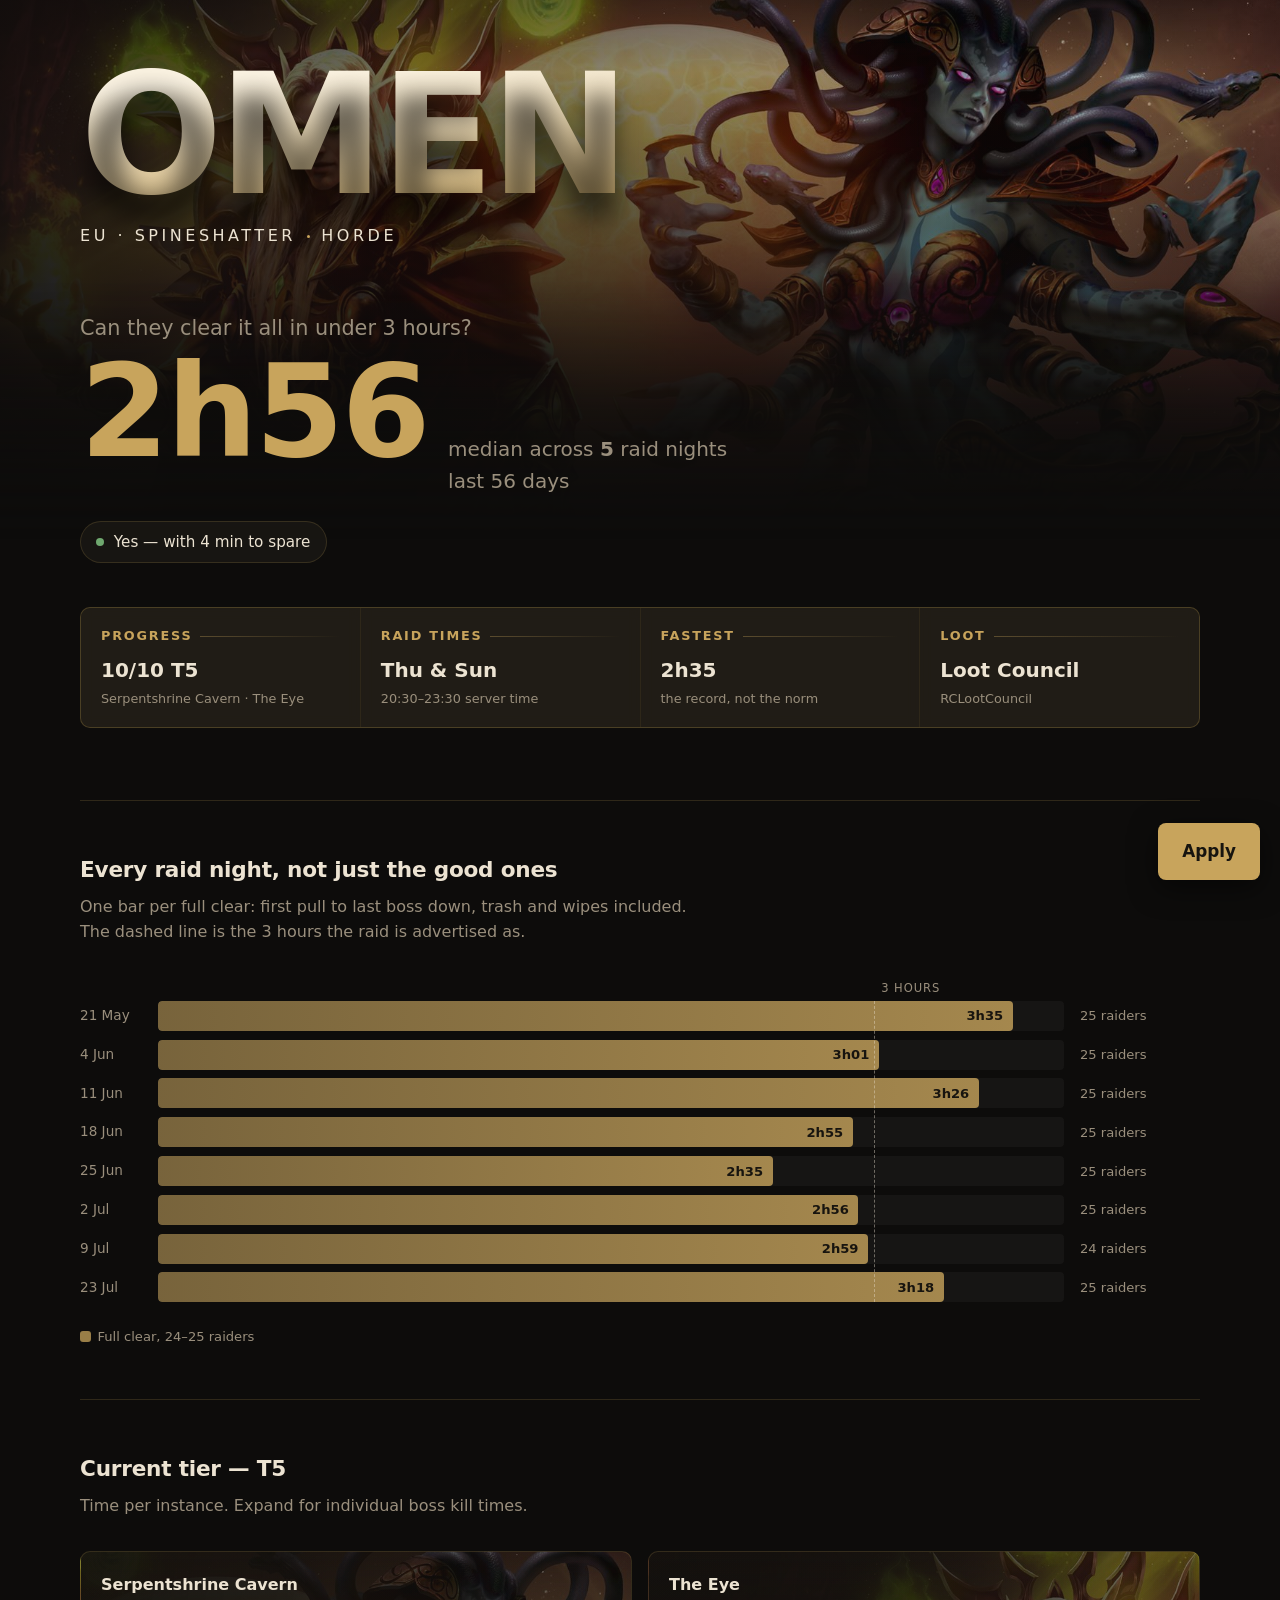
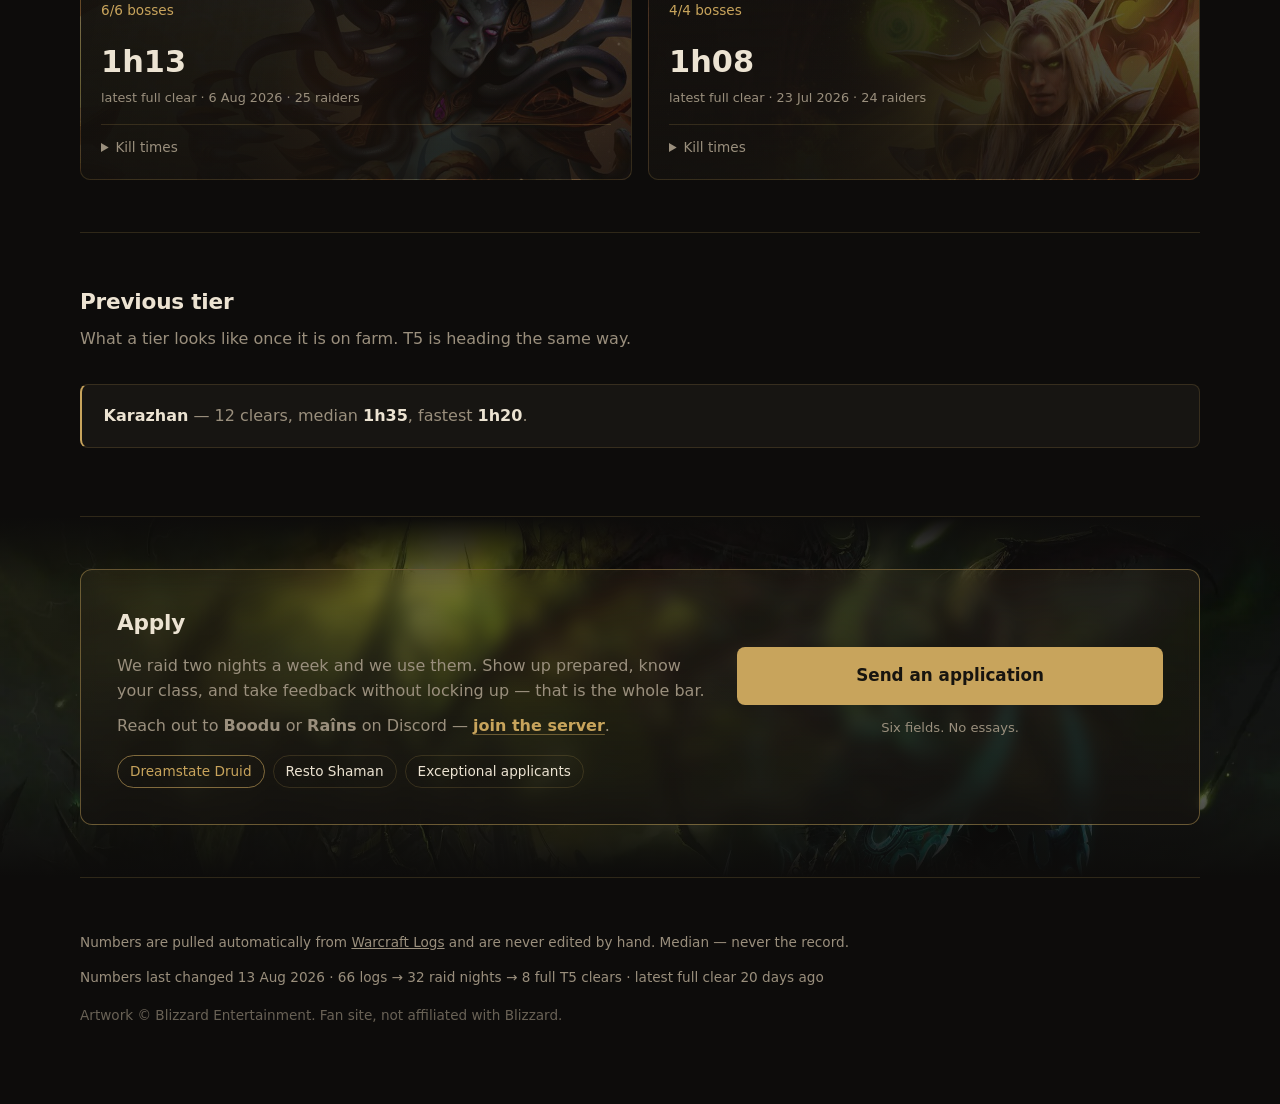
==== site/index.html @ 6aceec37 "Tier-kort: hvert kort viser sin egen boss fra hero-kunsten Kael'thas bag The Eye, Vashj bag Serpents" ====
<!doctype html>
<html lang="en">
<head>
<meta charset="utf-8">
<meta name="viewport" content="width=device-width, initial-scale=1">
<title>Omen · Spineshatter</title>

<!-- OG-TAGS: kraever ABSOLUTTE url'er. Naar domaenet lander, rettes de her —
     og kun her. Beskrivelsen opdateres af scripts/fetch_data.py, ikke af
     browseren, fordi Discord laeser den statiske vaerdi. -->
<meta property="og:type" content="website">
<meta property="og:site_name" content="Omen">
<meta property="og:title" content="Omen · Spineshatter — 10/10 T5, median clear 2h56">
<meta property="og:description" content="Thursdays 20:30-23:30 server time. Wall-clock clear time from first pull to last boss, trash and wipes included. Median across 5 raid nights — never the record.">
<meta property="og:url" content="https://omenguild.pages.dev/">
<meta property="og:image" content="https://omenguild.pages.dev/art/t5-kaelthas-vashj.jpg">
<meta name="theme-color" content="#0d0c0b">

<link rel="stylesheet" href="style.css">
<style>
/* ---------- MASTHEAD + HERO ---------- */
/* Kunsten hoerer til hero'en, ikke til hele siden: den staar bag navnet,
   toner ud inden tallene, og lader data overtage laengere nede. */
header { position: relative; padding: clamp(2.5rem, 7vh, 4.5rem) 0 3.5rem; }

/* Full-bleed: kunsten skal gaa fra kant til kant, ikke sidde i en kasse midt
   paa siden. .shell begraenser indholdet — derfor bryder billedet ud af den
   med 100vw. calc'en bruger 100vw og ikke 100%, saa en synlig scrollbar ikke
   giver vandret overflow. */
.hero-art {
  position: absolute;
  top: -6rem;
  left: 50%;
  width: 100vw;
  max-width: 100vw;
  transform: translateX(-50%);
  height: clamp(30rem, 72vh, 46rem);
  z-index: -1;
  background: url("art/t5-kaelthas-vashj.jpg") center 28% / cover no-repeat;
  /* Masken lader kunsten doe ud nedad i stedet for at ende i en kant. */
  mask-image: linear-gradient(180deg, #000 0%, #000 58%, transparent 98%);
}
/* Sloeret. Venstre side daempes nok til at navnet kan laeses — men ikke saa
   meget at Kael'thas forsvinder. Han er halvdelen af pointen med billedet. */
.hero-art::after {
  content: "";
  position: absolute;
  inset: 0;
  background:
    linear-gradient(90deg, rgba(13,12,11,0.82) 0%, rgba(13,12,11,0.45) 38%, rgba(13,12,11,0.12) 100%),
    linear-gradient(180deg, rgba(13,12,11,0.62) 0%, rgba(13,12,11,0.12) 26%, rgba(13,12,11,0.86) 78%, var(--bg) 100%);
}

.masthead {
  margin: 0;
  font-size: clamp(4rem, 15vw, 10.5rem);
  line-height: 0.86;
  font-weight: 800;
  letter-spacing: -0.03em;
  text-transform: uppercase;
  background: linear-gradient(175deg, #fbf3e2 12%, var(--gold) 88%);
  -webkit-background-clip: text;
  background-clip: text;
  color: transparent;
  text-shadow: 0 0.15em 1.5rem rgba(0,0,0,0.55);
}
/* Fallback: kan browseren ikke klippe gradient til tekst, faar den guld. */
@supports not (background-clip: text) { .masthead { color: var(--gold); } }

.tagline {
  display: flex;
  flex-wrap: wrap;
  align-items: center;
  gap: 0.7rem;
  margin: 1rem 0 0;
  color: var(--text);
  font-size: clamp(0.85rem, 1.7vw, 1rem);
  letter-spacing: 0.22em;
  text-transform: uppercase;
}
.dot { width: 3px; height: 3px; border-radius: 50%; background: var(--gold); }

.question {
  margin: clamp(3rem, 7vh, 4.5rem) 0 0.35rem;
  font-size: clamp(1.05rem, 2.2vw, 1.3rem);
  color: var(--muted);
  font-weight: 400;
}

.headline { display: flex; align-items: baseline; flex-wrap: wrap; gap: 0 1.25rem; }
.headline .figure {
  font-size: clamp(4rem, 13vw, 8rem);
  line-height: 0.95;
  font-weight: 700;
  color: var(--gold);
  letter-spacing: -0.02em;
  font-variant-numeric: tabular-nums;
}
.headline .qualifier { font-size: clamp(1rem, 2.4vw, 1.25rem); color: var(--muted); }

.verdict {
  margin-top: 1.5rem;
  display: inline-flex;
  align-items: center;
  gap: 0.6rem;
  padding: 0.5rem 0.95rem;
  border: 1px solid var(--line);
  border-radius: 999px;
  background: var(--panel);
  font-size: 0.95rem;
}
.verdict .pip { width: 8px; height: 8px; border-radius: 50%; background: var(--good); }
.verdict.over .pip { background: var(--warn); }

.facts {
  margin-top: 2.75rem;
  display: grid;
  grid-template-columns: repeat(auto-fit, minmax(160px, 1fr));
  gap: 1px;
  background: var(--line);
  border: 1px solid var(--line);
  border-radius: 10px;
  overflow: hidden;
}
.fact { background: var(--panel); padding: 1.1rem 1.25rem; backdrop-filter: blur(6px); }
/* Etiketten skal kunne ses, uden at slaas med tallet under den. Derfor en
   ANDEN slags vaegt end vaerdien: guld, fed og spaerret i stedet for stor.
   Farven adskiller den ogsaa fra den hvide broedtekst, saa oejet laeser
   "etiket -> vaerdi" frem for to ligestillede linjer. */
.fact dt {
  display: flex;
  align-items: center;
  gap: 0.5rem;
  color: var(--gold);
  font-size: 0.8rem;
  font-weight: 700;
  letter-spacing: 0.14em;
  text-transform: uppercase;
}
/* Lille streg efter teksten. Den giver etiketten en kant at hvile paa og
   binder de fire felter sammen som ét system. */
.fact dt::after {
  content: "";
  flex: 1;
  height: 1px;
  background: linear-gradient(90deg, rgba(200,164,92,0.35), transparent);
}
.fact dd { margin: 0.5rem 0 0; font-size: 1.25rem; font-weight: 600; font-variant-numeric: tabular-nums; }
.fact dd small { display: block; font-size: 0.8rem; font-weight: 400; color: var(--muted); margin-top: 0.15rem; }

/* ---------- CONSISTENCY BARS ---------- */
.bars {
  display: grid;
  gap: 0.55rem;
  position: relative;
  /* Kolonnebredderne bor her, saa stregen og raekkerne regner paa de samme
     tal. Aendrer du den ene, foelger den anden med. */
  --col-date: 3.9rem;
  --col-meta: 7.5rem;
}
/* Tre faste kolonner, ikke flex. Ellers bestemmer laengden af etiketten til
   hoejre, hvor bredt sporet bliver, og saa maaler barerne ikke det samme. */
.bar-row {
  display: grid;
  grid-template-columns: var(--col-date) 1fr var(--col-meta);
  align-items: center;
  gap: 1rem;
}
.bar-date { color: var(--muted); font-size: 0.85rem; font-variant-numeric: tabular-nums; }
.bar-track { position: relative; height: 30px; background: rgba(255,255,255,0.035); border-radius: 4px; overflow: hidden; }
.bar-fill {
  position: absolute; inset: 0 auto 0 0;
  border-radius: 4px;
  background: linear-gradient(90deg, rgba(200,164,92,0.55), rgba(200,164,92,0.8));
}
/* Tallet ligger i sit eget lag, ikke inde i baren. Ellers skubber teksten
   smalle barer ud i bredden. */
.bar-value {
  position: absolute; top: 0; bottom: 0;
  display: flex; align-items: center;
  font-size: 0.82rem; font-weight: 600;
  font-variant-numeric: tabular-nums;
  white-space: nowrap;
  color: #17140f;
}
.bar-value.outside { color: var(--muted); font-weight: 500; }
/* Farverne har et rangfoelge-problem: en aften kan baade vaere lille og
   ufuldstaendig. "Ufuldstaendig" vinder altid, fordi den er grunden til, at
   tiden ikke maa laeses som en clear-tid. Derfor staar .partial SIDST. */
.bar-row.small .bar-fill { background: linear-gradient(90deg, rgba(140,150,175,0.4), rgba(140,150,175,0.62)); }
.bar-row .bar-fill.partial { background: linear-gradient(90deg, rgba(192,122,74,0.42), rgba(192,122,74,0.68)); }
.bar-meta { font-size: 0.82rem; color: var(--muted); white-space: nowrap; overflow: hidden; text-overflow: ellipsis; }

.limit { position: absolute; top: 0; bottom: 0; width: 0; border-left: 1px dashed rgba(236,227,210,0.42); }
.limit span {
  position: absolute; top: -1.35rem; left: 0.4rem;
  font-size: 0.72rem; color: var(--muted); letter-spacing: 0.08em; text-transform: uppercase;
  white-space: nowrap;
}
.bars-wrap { position: relative; padding-top: 1.5rem; }
.legend { display: flex; flex-wrap: wrap; gap: 1.25rem; margin-top: 1.5rem; font-size: 0.82rem; color: var(--muted); }
.legend i { display: inline-block; width: 11px; height: 11px; border-radius: 3px; margin-right: 0.4rem; vertical-align: -1px; }

/* ---------- TIER CARDS ---------- */
/* align-items: start — uden den straekker grid'et alle kort i raekken til
   samme hoejde. Klapper man ét kort ud, vokser nabokortet med og staar
   tomt, som om det ogsaa var aabent. */
.cards {
  display: grid;
  grid-template-columns: repeat(auto-fit, minmax(230px, 1fr));
  gap: 1rem;
  align-items: start;
}
/* Hvert kort viser SIT udsnit af den samme hero-kunst: Kael'thas til The Eye,
   Vashj til Serpentshrine. Ét billede, to udsnit — browseren henter det kun
   én gang, og det er allerede i cachen fra hero'en.
   --art-x saettes pr. kort i JS og styrer hvilken figur der rammes. */
.card {
  border: 1px solid var(--line);
  border-radius: 10px;
  padding: 1.25rem;
  background:
    /* To slor over billedet. Det lodrette moerkner nedad, hvor kill-tiderne
       staar naar kortet er klappet ud — ellers ligger tallene oven paa
       figurens lyseste partier og bliver ulaeselige. */
    linear-gradient(180deg,
      rgba(18,16,13,0) 0%,
      rgba(18,16,13,0.35) 45%,
      rgba(18,16,13,0.72) 100%),
    /* Det vandrette holder venstre side moerk, hvor tid og dato staar,
       og aabner mod hoejre hvor figuren er. */
    linear-gradient(100deg,
      rgba(18,16,13,0.97) 0%,
      rgba(18,16,13,0.92) 36%,
      rgba(18,16,13,0.66) 72%,
      rgba(18,16,13,0.5) 100%),
    /* 260% og ikke cover: med cover skaleres billedet til kortets hoejde, og
       saa er der kun ~100px at panorere i — begge kort ville vise det samme.
       Ved 260% er billedet 2,6 gange kortets bredde, og der er plads til at
       ramme hver sin figur. */
    url("art/t5-kaelthas-vashj.jpg") var(--art-x, 50%) 24% / 260% auto no-repeat,
    var(--panel);
}
.card h3 { margin: 0 0 0.15rem; font-size: 1rem; }
.card .prog { color: var(--gold); font-size: 0.85rem; font-variant-numeric: tabular-nums; }
.card .time { margin-top: 1rem; font-size: 1.9rem; font-weight: 700; font-variant-numeric: tabular-nums; }
.card .time small { font-size: 0.8rem; font-weight: 400; color: var(--muted); display: block; margin-top: 0.1rem; }
.card details { margin-top: 1rem; border-top: 1px solid var(--line); padding-top: 0.75rem; }
.card summary { cursor: pointer; color: var(--muted); font-size: 0.85rem; }
.card details ul { list-style: none; margin: 0.75rem 0 0; padding: 0; display: grid; gap: 0.35rem; }
/* Lidt lysere end --muted: listen ligger oven paa kunsten og skal stadig
   kunne laeses. Tiden faar fuld styrke — den er grunden til at man klappede ud. */
.card details li { display: flex; justify-content: space-between; gap: 1rem; font-size: 0.85rem; color: #bdb2a0; font-variant-numeric: tabular-nums; }
.card details li span:last-child { color: var(--text); font-weight: 600; }

/* ---------- PREVIOUS TIER ---------- */
.previous {
  background: var(--panel);
  border: 1px solid var(--line);
  border-left: 2px solid var(--gold);
  border-radius: 8px;
  padding: 1.15rem 1.35rem;
  color: var(--muted);
}
.previous b { color: var(--text); font-variant-numeric: tabular-nums; }

/* ---------- APPLY ---------- */
/* Illidan staar bag ansoegningen med vilje: han ER naeste tier. Sektionen
   handler om at komme med videre, og kunsten siger hvorhen. */
.apply-section { position: relative; }
.apply-art {
  position: absolute;
  top: 0;
  left: 50%;
  width: 100vw;
  max-width: 100vw;
  transform: translateX(-50%);
  height: 100%;
  z-index: -1;
  background: url("art/t6-illidan.webp") center 32% / cover no-repeat;
}
/* Illidan maa gerne ses — men teksten i boksen skal vinde. Boksen har sit
   eget panel med blur ovenpaa, saa sloeret her maa vaere lettere end i hero'en. */
.apply-art::after {
  content: "";
  position: absolute;
  inset: 0;
  background: linear-gradient(180deg, var(--bg) 0%, rgba(13,12,11,0.55) 22%, rgba(13,12,11,0.6) 72%, var(--bg) 100%);
}
.apply {
  border: 1px solid rgba(200,164,92,0.45);
  border-radius: 12px;
  background: linear-gradient(180deg, rgba(200,164,92,0.07), rgba(20,18,15,0.86));
  backdrop-filter: blur(8px);
  padding: clamp(1.5rem, 4vw, 2.25rem);
  display: grid;
  gap: 1.5rem;
  grid-template-columns: 1fr;
}
@media (min-width: 720px) { .apply { grid-template-columns: 1.4fr 1fr; align-items: center; } }
.apply h2 { margin-bottom: 0.75rem; }
.apply p { margin: 0 0 0.6rem; color: var(--muted); }
.apply .discord {
  color: var(--gold);
  font-weight: 600;
  text-decoration-color: rgba(200,164,92,0.45);
  text-underline-offset: 0.2em;
  white-space: nowrap;
}
.apply .discord:hover { text-decoration-color: var(--gold); }
.needs { margin-top: 1rem; display: flex; flex-wrap: wrap; gap: 0.5rem; }
.need { border: 1px solid var(--line); border-radius: 999px; padding: 0.3rem 0.75rem; font-size: 0.85rem; }
.need.hot { border-color: rgba(200,164,92,0.6); color: var(--gold); }

/* Sticky apply — foelger med ned, saa knappen ikke bliver overset.
   Skjules naar den rigtige apply-sektion er i syne (styres i JS). */
.sticky {
  position: fixed;
  right: 1.25rem;
  bottom: 1.25rem;
  z-index: 5;
  width: auto;   /* .btn er fuld bredde som standard — her kun sin egen tekst */
  box-shadow: 0 8px 28px rgba(0,0,0,0.5);
  transition: opacity 0.25s, transform 0.25s;
}
.sticky[hidden] { display: block; opacity: 0; transform: translateY(0.75rem); pointer-events: none; }
</style>
</head>
<body>

<div class="shell">

  <header>
    <div class="hero-art" role="img" aria-label="Kael'thas Sunstrider and Lady Vashj"></div>

    <h1 class="masthead">Omen</h1>
    <p class="tagline">
      <span>EU · Spineshatter</span><span class="dot"></span>
      <span>Horde</span>
    </p>

    <p class="question">Can they clear it all in under 3 hours?</p>
    <div class="headline">
      <span class="figure" id="median">—</span>
      <span class="qualifier" id="median-note">loading…</span>
    </div>

    <div class="verdict" id="verdict" hidden>
      <span class="pip"></span><span id="verdict-text"></span>
    </div>

    <dl class="facts">
      <div class="fact"><dt>Progress</dt><dd id="prog">—</dd></div>
      <div class="fact"><dt>Raid times</dt><dd>Thu &amp; Sun<small>20:30–23:30 server time</small></dd></div>
      <div class="fact"><dt>Fastest</dt><dd id="best">—<small>the record, not the norm</small></dd></div>
      <div class="fact"><dt>Loot</dt><dd>Loot Council<small>RCLootCouncil</small></dd></div>
    </dl>
  </header>

  <section>
    <h2>Every raid night, not just the good ones</h2>
    <p class="lede">
      One bar per full clear: first pull to last boss down, trash and wipes
      included. The dashed line is the 3 hours the raid is advertised as.
    </p>
    <div class="bars-wrap">
      <div class="bars" id="bars"><p class="loading">loading…</p></div>
    </div>
    <div class="legend" id="legend"></div>
  </section>

  <section>
    <h2 id="tier-title">Current tier</h2>
    <p class="lede">Time per instance. Expand for individual boss kill times.</p>
    <div class="cards" id="cards"><p class="loading">loading…</p></div>
  </section>

  <section>
    <h2>Previous tier</h2>
    <p class="lede">What a tier looks like once it is on farm. T5 is heading the same way.</p>
    <p class="previous" id="previous">—</p>
  </section>

  <section class="apply-section">
    <div class="apply-art" role="img" aria-label="Illidan Stormrage at the Black Temple"></div>
    <div class="apply">
      <div>
        <h2>Apply</h2>
        <p>
          We raid two nights a week and we use them. Show up prepared, know your
          class, and take feedback without locking up — that is the whole bar.
        </p>
        <p>
          Reach out to <b>Boodu</b> or <b>Raîns</b> on Discord —
          <a class="discord" href="https://discord.gg/quAc3knuv" target="_blank" rel="noopener">
            join the server</a>.
        </p>
        <div class="needs" id="needs"></div>
      </div>
      <div>
        <a class="btn" href="apply.html">Send an application</a>
        <p style="margin-top:0.75rem;font-size:0.82rem;text-align:center;color:var(--muted)">
          Six fields. No essays.
        </p>
      </div>
    </div>
  </section>

  <footer>
    <p>
      Numbers are pulled automatically from
      <a href="https://fresh.warcraftlogs.com/guild/id/809023" target="_blank" rel="noopener">Warcraft Logs</a>
      and are never edited by hand. Median — never the record.
    </p>
    <p id="freshness">—</p>
    <p style="margin-top:1rem;opacity:0.65">
      Artwork © Blizzard Entertainment. Fan site, not affiliated with Blizzard.
    </p>
  </footer>
</div>

<a class="btn sticky" id="sticky" href="apply.html" hidden>Apply</a>

<script>
// RECRUITMENT NEEDS — the only thing on this page maintained by hand.
// "hot: true" highlights it. Edit here when the needs change.
const NEEDS = [
  { role: "Dreamstate Druid", hot: true },
  { role: "Resto Shaman", hot: false },
  { role: "Exceptional applicants", hot: false },
];

// Hvor i hero-billedet hver zones boss staar. Vaerdien er background-position-x:
// Kael'thas i venstre side, Vashj i hoejre. Rammer en ny tier ind, tilfoejes
// linjen her — mangler zonen, falder kortet tilbage paa 50% og ser stadig fint ud.
const ART_FOCUS = {
  "The Eye": "6%",                   // Kael'thas Sunstrider
  "Serpentshrine Cavern": "69%",     // Lady Vashj
};

const THREE_HOURS_MS = 3 * 60 * 60 * 1000;
const MONTHS = ["Jan","Feb","Mar","Apr","May","Jun","Jul","Aug","Sep","Oct","Nov","Dec"];

// Til hele raidaftener: sekunder er stoej paa et tal i timer.
const fmt = (ms) => {
  const total = Math.round(ms / 60000);
  const h = Math.floor(total / 60), m = total % 60;
  return h ? `${h}h${String(m).padStart(2, "0")}` : `${m} min`;
};

// Til bosskampe: sekunder er tvaertimod hele pointen. "2 min" kan daekke over
// baade 2:01 og 2:59, og det er to vidt forskellige kampe.
const fmtKill = (ms) => {
  const total = Math.round(ms / 1000);
  const m = Math.floor(total / 60), sec = String(total % 60).padStart(2, "0");
  if (m < 60) return `${m}:${sec}`;
  return `${Math.floor(m / 60)}:${String(m % 60).padStart(2, "0")}:${sec}`;
};

// Datoer skrives med maanedsnavn. "06-08" er tvetydigt for et internationalt
// publikum — halvdelen laeser det som 8. juni.
const shortDate = (iso) => {
  const d = new Date(iso);
  return `${d.getDate()} ${MONTHS[d.getMonth()]}`;
};
const longDate = (iso) => {
  const d = new Date(iso);
  return `${d.getDate()} ${MONTHS[d.getMonth()]} ${d.getFullYear()}`;
};

fetch("data.json")
  .then((r) => { if (!r.ok) throw new Error(`data.json: ${r.status}`); return r.json(); })
  .then(render)
  .catch((err) => {
    // Siden maa aldrig staa tom uden forklaring — saa er den vaerre end ingen side.
    document.getElementById("median-note").textContent =
      "could not load the data — try reloading";
    console.error(err);
  });

function render(data) {
  const s = data.summary;

  // ---- HERO ----
  document.getElementById("median").textContent = s.median_display;
  document.getElementById("median-note").innerHTML =
    `median across <b>${s.nights_in_window}</b> raid nights` +
    `<br>last ${s.window_days} days`;

  const under = s.median_wallclock_ms <= THREE_HOURS_MS;
  const verdict = document.getElementById("verdict");
  verdict.hidden = false;
  verdict.classList.toggle("over", !under);
  document.getElementById("verdict-text").textContent = under
    ? `Yes — with ${fmt(THREE_HOURS_MS - s.median_wallclock_ms)} to spare`
    : `No — ${fmt(s.median_wallclock_ms - THREE_HOURS_MS)} over the window`;

  const prog = data.progression[s.tier];
  document.getElementById("prog").innerHTML =
    `${prog.killed}/${prog.total} ${s.tier}<small>${s.tier_zones.join(" · ")}</small>`;
  document.getElementById("best").innerHTML =
    `${s.best_display}<small>the record, not the norm</small>`;

  // ---- CONSISTENCY BARS ----
  // KUN fulde, sammenhaengende clears. En aften hvor de kun tog SSC, eller
  // hvor Al'ar manglede, er hurtig af den forkerte grund — den hoerer ikke
  // hjemme i en graf om "hvor lang tid tager en clear". Det er samme
  // kvalifikation som medianen bruger, saa grafen og hovedtallet er enige.
  const nights = data.raids
    .filter((r) => r.full_tier_clear)
    .slice(0, 12)
    .reverse();

  const longest = Math.max(THREE_HOURS_MS, ...nights.map((n) => n.session_wallclock_ms));
  const scale = longest * 1.06;
  const bars = document.getElementById("bars");
  bars.innerHTML = "";

  nights.forEach((night) => {
    const row = document.createElement("div");
    row.className = "bar-row" + (night.raid_size < 24 ? " small" : "");

    // Alle barer er nu fulde clears, saa etiketten har kun én opgave tilbage:
    // vise bemandingen. Regel 3 — en tid staar aldrig alene.
    const label = `${night.raid_size} raiders`;

    // Under ~30% er baren for kort til at rumme sit eget tal.
    const pct = (night.session_wallclock_ms / scale) * 100;
    const outside = pct < 30;
    const valueStyle = outside
      ? `left:calc(${pct}% + 0.5rem)`
      : `right:calc(100% - ${pct}% + 0.6rem)`;

    row.innerHTML = `
      <span class="bar-date">${shortDate(night.started_at)}</span>
      <div class="bar-track">
        <div class="bar-fill${night.full_tier_clear ? "" : " partial"}" style="width:${pct}%"></div>
        <span class="bar-value${outside ? " outside" : ""}" style="${valueStyle}">
          ${fmt(night.session_wallclock_ms)}
        </span>
      </div>
      <span class="bar-meta">${label}</span>`;
    bars.appendChild(row);
  });

  // Forklaringen bygges af det, der FAKTISK staar i grafen. En fast liste
  // ville vise en farve, ingen bar har — og saa leder man efter den.
  const legend = [];
  if (nights.some((n) => n.raid_size >= 24)) {
    legend.push(["rgba(200,164,92,0.75)", "Full clear, 24–25 raiders"]);
  }
  if (nights.some((n) => n.raid_size < 24)) {
    legend.push(["rgba(140,150,175,0.6)", "Full clear, under 24 raiders"]);
  }
  document.getElementById("legend").innerHTML = legend
    .map(([colour, text]) => `<span><i style="background:${colour}"></i>${text}</span>`)
    .join("");

  // Sporet starter efter dato-kolonnen + gap, og slutter foer meta-kolonnen +
  // gap. Samme tal som grid'et, laest fra CSS'en frem for skrevet af igen.
  const limit = document.createElement("div");
  limit.className = "limit";
  limit.style.left =
    `calc(var(--col-date) + 1rem` +
    ` + (100% - var(--col-date) - var(--col-meta) - 2rem) * ${THREE_HOURS_MS / scale})`;
  limit.innerHTML = "<span>3 hours</span>";
  bars.appendChild(limit);

  // ---- TIER CARDS ----
  document.getElementById("tier-title").textContent = `Current tier — ${s.tier}`;
  const cards = document.getElementById("cards");
  cards.innerHTML = "";

  // Hvert kort laeser SIN EGEN zone, ikke aftenen som helhed. Ellers ville en
  // aften hvor fx Al'ar manglede diskvalificere HELE aftenen, og SSC-kortet
  // ville vise en aeldre og langsommere tid, selvom SSC faldt helt den aften.
  // data.raids er nyeste foerst, saa find() giver den seneste af sig selv.
  s.tier_zones.forEach((zoneName) => {
    const night = data.raids.find((r) =>
      r.zones.some((z) => z.zone === zoneName && z.complete)
    );
    const zone = night && night.zones.find((z) => z.zone === zoneName);
    const p = data.progression.zones[zoneName];
    const card = document.createElement("div");
    card.className = "card";
    if (ART_FOCUS[zoneName]) card.style.setProperty("--art-x", ART_FOCUS[zoneName]);
    card.innerHTML = `
      <h3>${zoneName}</h3>
      <div class="prog">${p.killed}/${p.total} bosses</div>
      <div class="time">${zone ? fmt(zone.wallclock_ms) : "—"}
        <small>latest full clear · ${night ? longDate(night.started_at) : ""}
          ${zone ? `· ${zone.raid_size} raiders` : ""}</small>
      </div>
      ${zone ? `<details>
        <summary>Kill times</summary>
        <ul>${zone.bosses.map((b) => `<li><span>${b.name}</span><span>${fmtKill(b.duration_ms)}</span></li>`).join("")}</ul>
      </details>` : ""}`;
    cards.appendChild(card);
  });

  // ---- PREVIOUS TIER ----
  const prev = data.previous_tier;
  document.getElementById("previous").innerHTML = prev.median_display
    ? `<b>${prev.zones.join(", ")}</b> — ${prev.clear_count} clears, median
       <b>${prev.median_display}</b>, fastest <b>${prev.best_display}</b>.`
    : "No full clears recorded for the previous tier.";

  // ---- FOOTER ----
  // "last changed", ikke "updated": filen skrives kun, naar tallene har
  // flyttet sig, saa datoen er den sidste aendring — ikke sidste tjek.
  document.getElementById("freshness").textContent =
    `Numbers last changed ${longDate(data.generated_at)} · ` +
    `${s.report_count} logs → ${s.night_count} raid nights → ${s.full_clear_count} full ${s.tier} clears · ` +
    `latest full clear ${s.days_since_last_full_clear} days ago`;

  // ---- NEEDS ----
  document.getElementById("needs").innerHTML = NEEDS.map(
    (n) => `<span class="need${n.hot ? " hot" : ""}">${n.role}</span>`
  ).join("");
}

// Sticky-knappen forsvinder, naar den rigtige apply-boks er i syne — ellers
// staar der to identiske knapper og konkurrerer.
const sticky = document.getElementById("sticky");
new IntersectionObserver(
  ([entry]) => { sticky.hidden = entry.isIntersecting; },
  { threshold: 0.25 }
).observe(document.querySelector(".apply"));
</script>
</body>
</html>
---- site/style.css ----
/* Faelles fundament for alle sider: farver, typografi, baggrund og knap.
   Sidespecifik CSS bliver i den enkelte side — kun det, to sider deler,
   hoerer hjemme her. */

:root {
  --bg: #0d0c0b;
  --panel: rgba(28, 25, 21, 0.72);
  --line: rgba(200, 164, 92, 0.18);
  --text: #ece3d2;
  --muted: #9a8f7d;
  --gold: #c8a45c;
  --good: #6fa86f;
  --warn: #c07a4a;
  --shell: min(1120px, 100% - 2.5rem);
}

* { box-sizing: border-box; }

/* Baggrunden SCROLLER MED indholdet — den er ikke laast til viewporten.
   Det vender bevidst Q13 i brainstormen om ("statisk baggrund der bliver
   staaende"); Simon vil have den til at foelge med. Derfor ligger stemningen
   paa body med background-attachment: scroll (standard) i stedet for paa et
   position:fixed-lag. */
body {
  margin: 0;
  color: var(--text);
  font: 16px/1.6 system-ui, -apple-system, "Segoe UI", sans-serif;
  -webkit-font-smoothing: antialiased;

  background:
    radial-gradient(80% 40% at 72% 0%, rgba(150, 90, 190, 0.20), transparent 72%),
    radial-gradient(60% 34% at 18% 0%, rgba(70, 130, 170, 0.16), transparent 72%),
    var(--bg);
  /* Uden no-repeat gentages gradienterne ned gennem hele dokumentet. De skal
     kun ligge i toppen og scrolle vaek sammen med hero'en. */
  background-size: 100% 130vh, 100% 130vh, auto;
  background-repeat: no-repeat;
  background-color: var(--bg);
}

.shell { width: var(--shell); margin-inline: auto; }

section { padding: 3.25rem 0; border-top: 1px solid var(--line); }
h2 { margin: 0 0 0.4rem; font-size: 1.35rem; letter-spacing: -0.01em; }
.lede { margin: 0 0 2rem; color: var(--muted); max-width: 60ch; }

.btn {
  display: block;
  width: 100%;
  text-align: center;
  background: var(--gold);
  color: #17140f;
  font: inherit;
  font-weight: 700;
  font-size: 1.05rem;
  padding: 0.95rem 1.5rem;
  border: 0;
  border-radius: 8px;
  text-decoration: none;
  cursor: pointer;
}
.btn:hover:not(:disabled) { filter: brightness(1.08); }
.btn:disabled { opacity: 0.55; cursor: progress; }

footer { padding: 2.5rem 0 4rem; color: var(--muted); font-size: 0.85rem; border-top: 1px solid var(--line); }
footer a { color: var(--muted); }

.loading { color: var(--muted); }
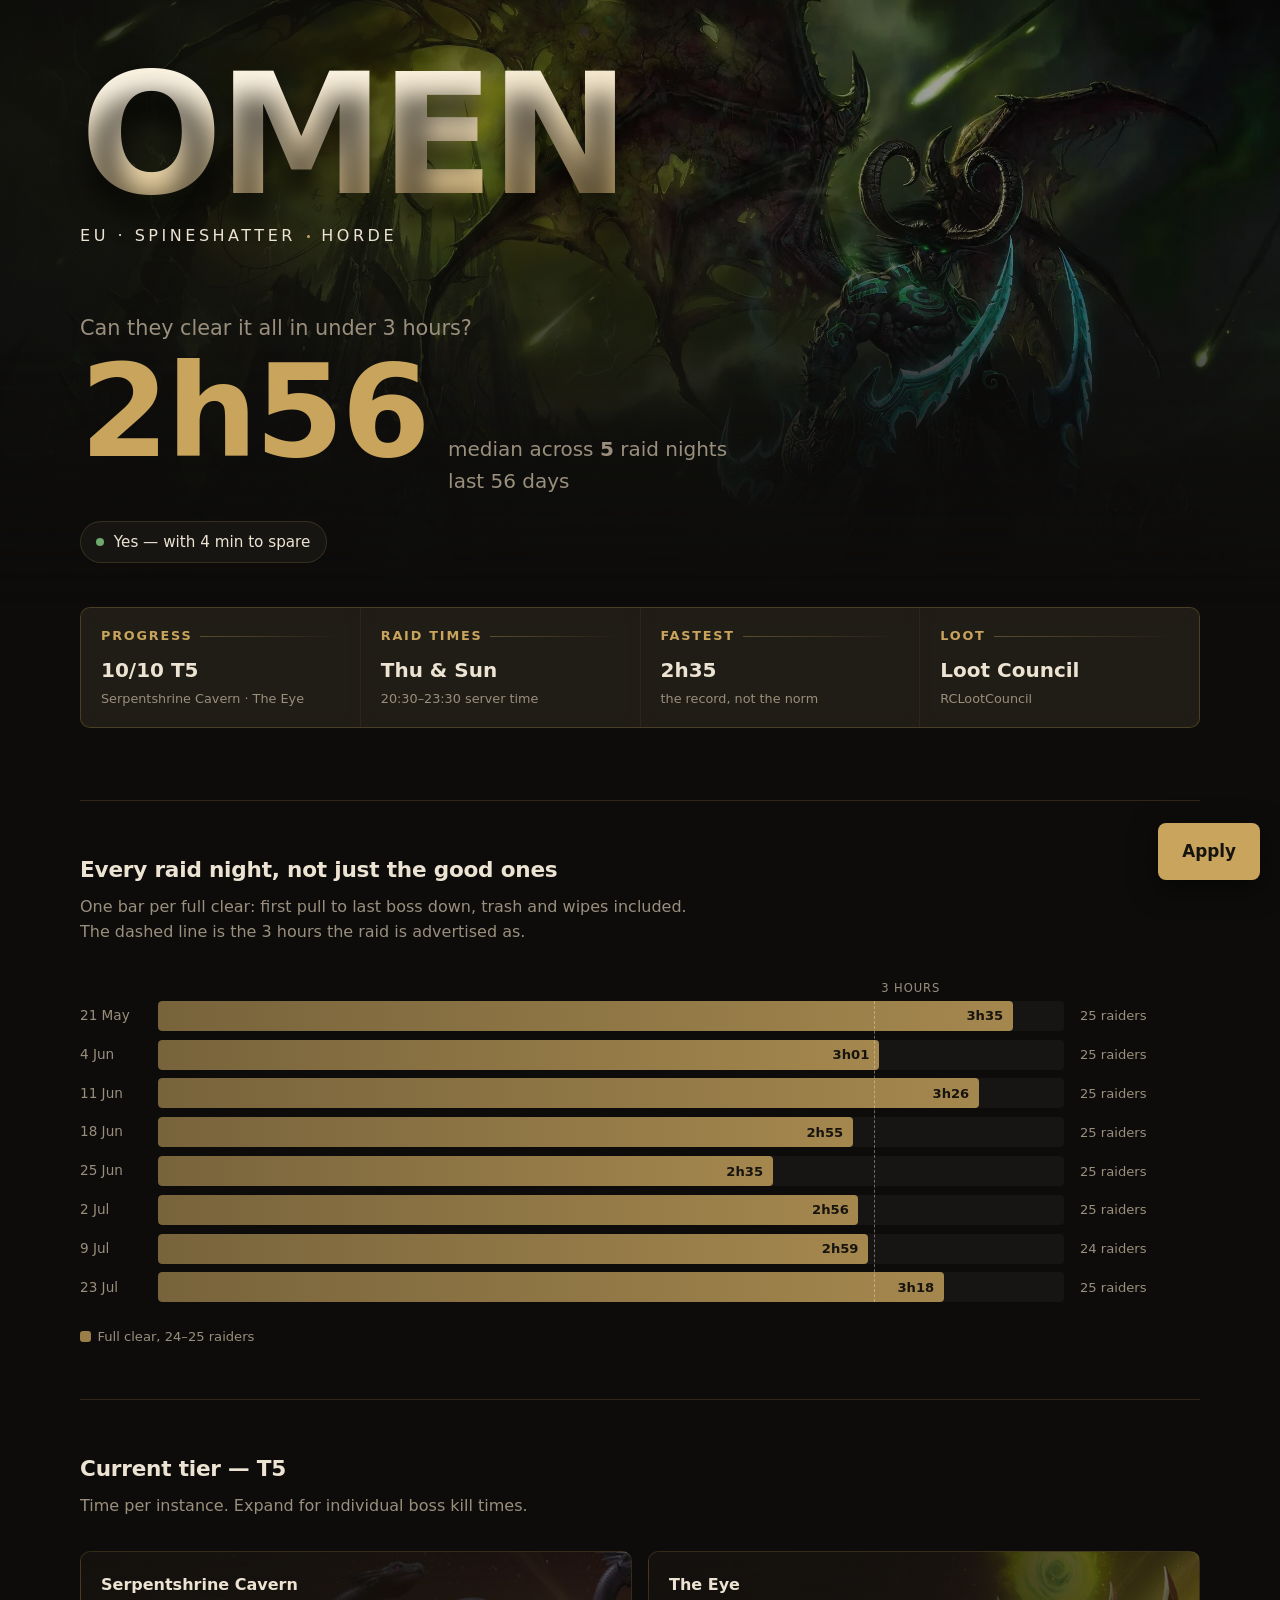
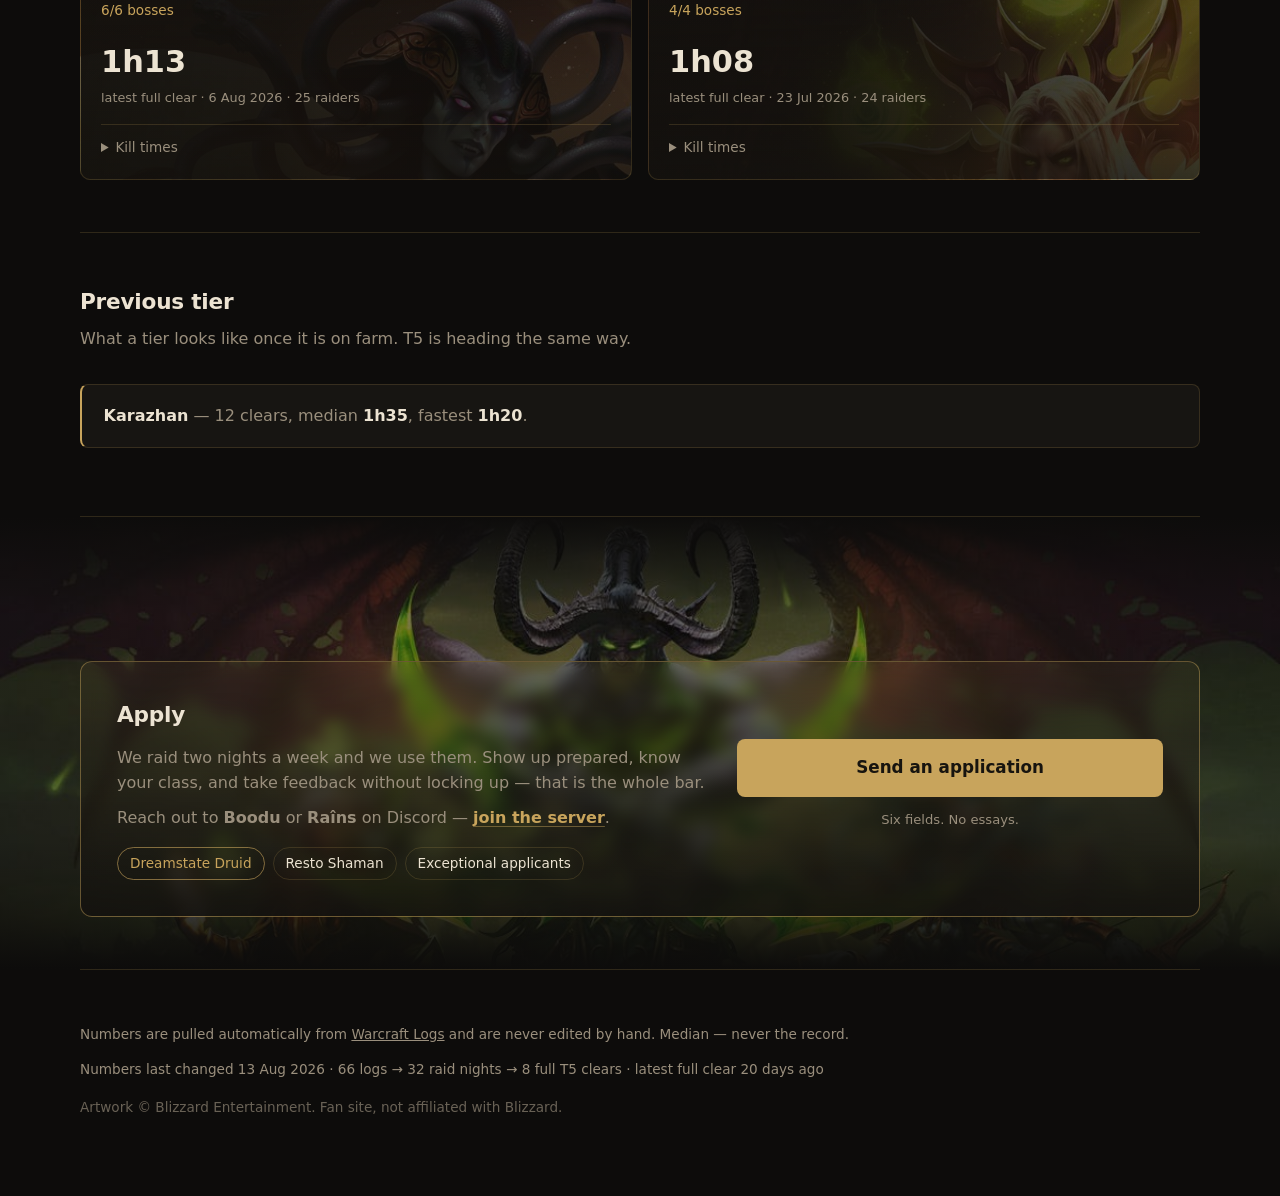
==== commit 1ac4ec7c: "Illidan i toppen, alle tre i bunden, og kortene staar stille Hero'en viser nu Illidan ved Black Temp" ====
--- a/site/index.html
+++ b/site/index.html
@@ -13,7 +13,7 @@
 <meta property="og:title" content="Omen · Spineshatter — 10/10 T5, median clear 2h56">
 <meta property="og:description" content="Thursdays 20:30-23:30 server time. Wall-clock clear time from first pull to last boss, trash and wipes included. Median across 5 raid nights — never the record.">
 <meta property="og:url" content="https://omenguild.pages.dev/">
-<meta property="og:image" content="https://omenguild.pages.dev/art/t5-kaelthas-vashj.jpg">
+<meta property="og:image" content="https://omenguild.pages.dev/art/t6-illidan.webp">
 <meta name="theme-color" content="#0d0c0b">
 
 <link rel="stylesheet" href="style.css">
@@ -29,14 +29,18 @@
    giver vandret overflow. */
 .hero-art {
   position: absolute;
-  top: -6rem;
+  top: -2rem;
   left: 50%;
   width: 100vw;
   max-width: 100vw;
   transform: translateX(-50%);
   height: clamp(30rem, 72vh, 46rem);
   z-index: -1;
-  background: url("art/t5-kaelthas-vashj.jpg") center 28% / cover no-repeat;
+  /* Illidan i toppen: han er Black Temple, altsaa naeste tier. Siden er klar
+     til Phase 3 uden at skulle skifte hero-kunst paa dagen.
+     Kompositionen passer ogsaa: templet i venstre side er moerkt, saa OMEN
+     kan staa der, og Illidan fylder hoejre halvdel. */
+  background: url("art/t6-illidan.webp") center 18% / cover no-repeat;
   /* Masken lader kunsten doe ud nedad i stedet for at ende i en kant. */
   mask-image: linear-gradient(180deg, #000 0%, #000 58%, transparent 98%);
 }
@@ -48,7 +52,7 @@
   inset: 0;
   background:
     linear-gradient(90deg, rgba(13,12,11,0.82) 0%, rgba(13,12,11,0.45) 38%, rgba(13,12,11,0.12) 100%),
-    linear-gradient(180deg, rgba(13,12,11,0.62) 0%, rgba(13,12,11,0.12) 26%, rgba(13,12,11,0.86) 78%, var(--bg) 100%);
+    linear-gradient(180deg, rgba(13,12,11,0.42) 0%, rgba(13,12,11,0.10) 24%, rgba(13,12,11,0.84) 76%, var(--bg) 100%);
 }
 
 .masthead {
@@ -234,11 +238,15 @@
       rgba(18,16,13,0.92) 36%,
       rgba(18,16,13,0.66) 72%,
       rgba(18,16,13,0.5) 100%),
-    /* 260% og ikke cover: med cover skaleres billedet til kortets hoejde, og
+    /* 330% og ikke cover: med cover skaleres billedet til kortets hoejde, og
        saa er der kun ~100px at panorere i — begge kort ville vise det samme.
-       Ved 260% er billedet 2,6 gange kortets bredde, og der er plads til at
-       ramme hver sin figur. */
-    url("art/t5-kaelthas-vashj.jpg") var(--art-x, 50%) 24% / 260% auto no-repeat,
+       Ved 330% er billedet 3,3 gange kortets bredde, og der er plads til at
+       ramme hver sin figur.
+       Den LODRETTE position er et fast maal (-2rem) og ikke en procent.
+       Procenter maales i forhold til KORTETS hoejde, saa billedet flyttede
+       sig, hver gang man klappede kill-tiderne ud. Et fast maal er det
+       samme udsnit i begge tilstande. */
+    url("art/t5-kaelthas-vashj.jpg") var(--art-x, 50%) -2rem / 330% auto no-repeat,
     var(--panel);
 }
 .card h3 { margin: 0 0 0.15rem; font-size: 1rem; }
@@ -265,9 +273,13 @@
 .previous b { color: var(--text); font-variant-numeric: tabular-nums; }
 
 /* ---------- APPLY ---------- */
-/* Illidan staar bag ansoegningen med vilje: han ER naeste tier. Sektionen
-   handler om at komme med videre, og kunsten siger hvorhen. */
-.apply-section { position: relative; }
+/* Alle tre bosser bag ansoegningen: Kael'thas og Vashj er dem, guilden har
+   lagt ned, Illidan er den der venter. Sektionen handler om at komme med
+   videre, og kunsten viser baade hvad der er naaet og hvorhen. */
+/* Ekstra luft i toppen: uden den daekker ansoegningsboksen praecis den
+   midterste del af billedet, hvor Kael'thas og Vashj staar, og saa ser man
+   kun Illidans horn. Nu faar alle tre plads over boksen. */
+.apply-section { position: relative; padding-top: 9rem; }
 .apply-art {
   position: absolute;
   top: 0;
@@ -277,7 +289,7 @@
   transform: translateX(-50%);
   height: 100%;
   z-index: -1;
-  background: url("art/t6-illidan.webp") center 32% / cover no-repeat;
+  background: url("art/tbc-alle-tre.jpeg") center 34% / cover no-repeat;
 }
 /* Illidan maa gerne ses — men teksten i boksen skal vinde. Boksen har sit
    eget panel med blur ovenpaa, saa sloeret her maa vaere lettere end i hero'en. */
@@ -331,7 +343,7 @@
 <div class="shell">
 
   <header>
-    <div class="hero-art" role="img" aria-label="Kael'thas Sunstrider and Lady Vashj"></div>
+    <div class="hero-art" role="img" aria-label="Illidan Stormrage at the Black Temple"></div>
 
     <h1 class="masthead">Omen</h1>
     <p class="tagline">
@@ -382,7 +394,7 @@
   </section>
 
   <section class="apply-section">
-    <div class="apply-art" role="img" aria-label="Illidan Stormrage at the Black Temple"></div>
+    <div class="apply-art" role="img" aria-label="Kael'thas, Illidan and Lady Vashj"></div>
     <div class="apply">
       <div>
         <h2>Apply</h2>
@@ -434,7 +446,7 @@
 // Kael'thas i venstre side, Vashj i hoejre. Rammer en ny tier ind, tilfoejes
 // linjen her — mangler zonen, falder kortet tilbage paa 50% og ser stadig fint ud.
 const ART_FOCUS = {
-  "The Eye": "6%",                   // Kael'thas Sunstrider
+  "The Eye": "13%",                  // Kael'thas Sunstrider
   "Serpentshrine Cavern": "69%",     // Lady Vashj
 };
 
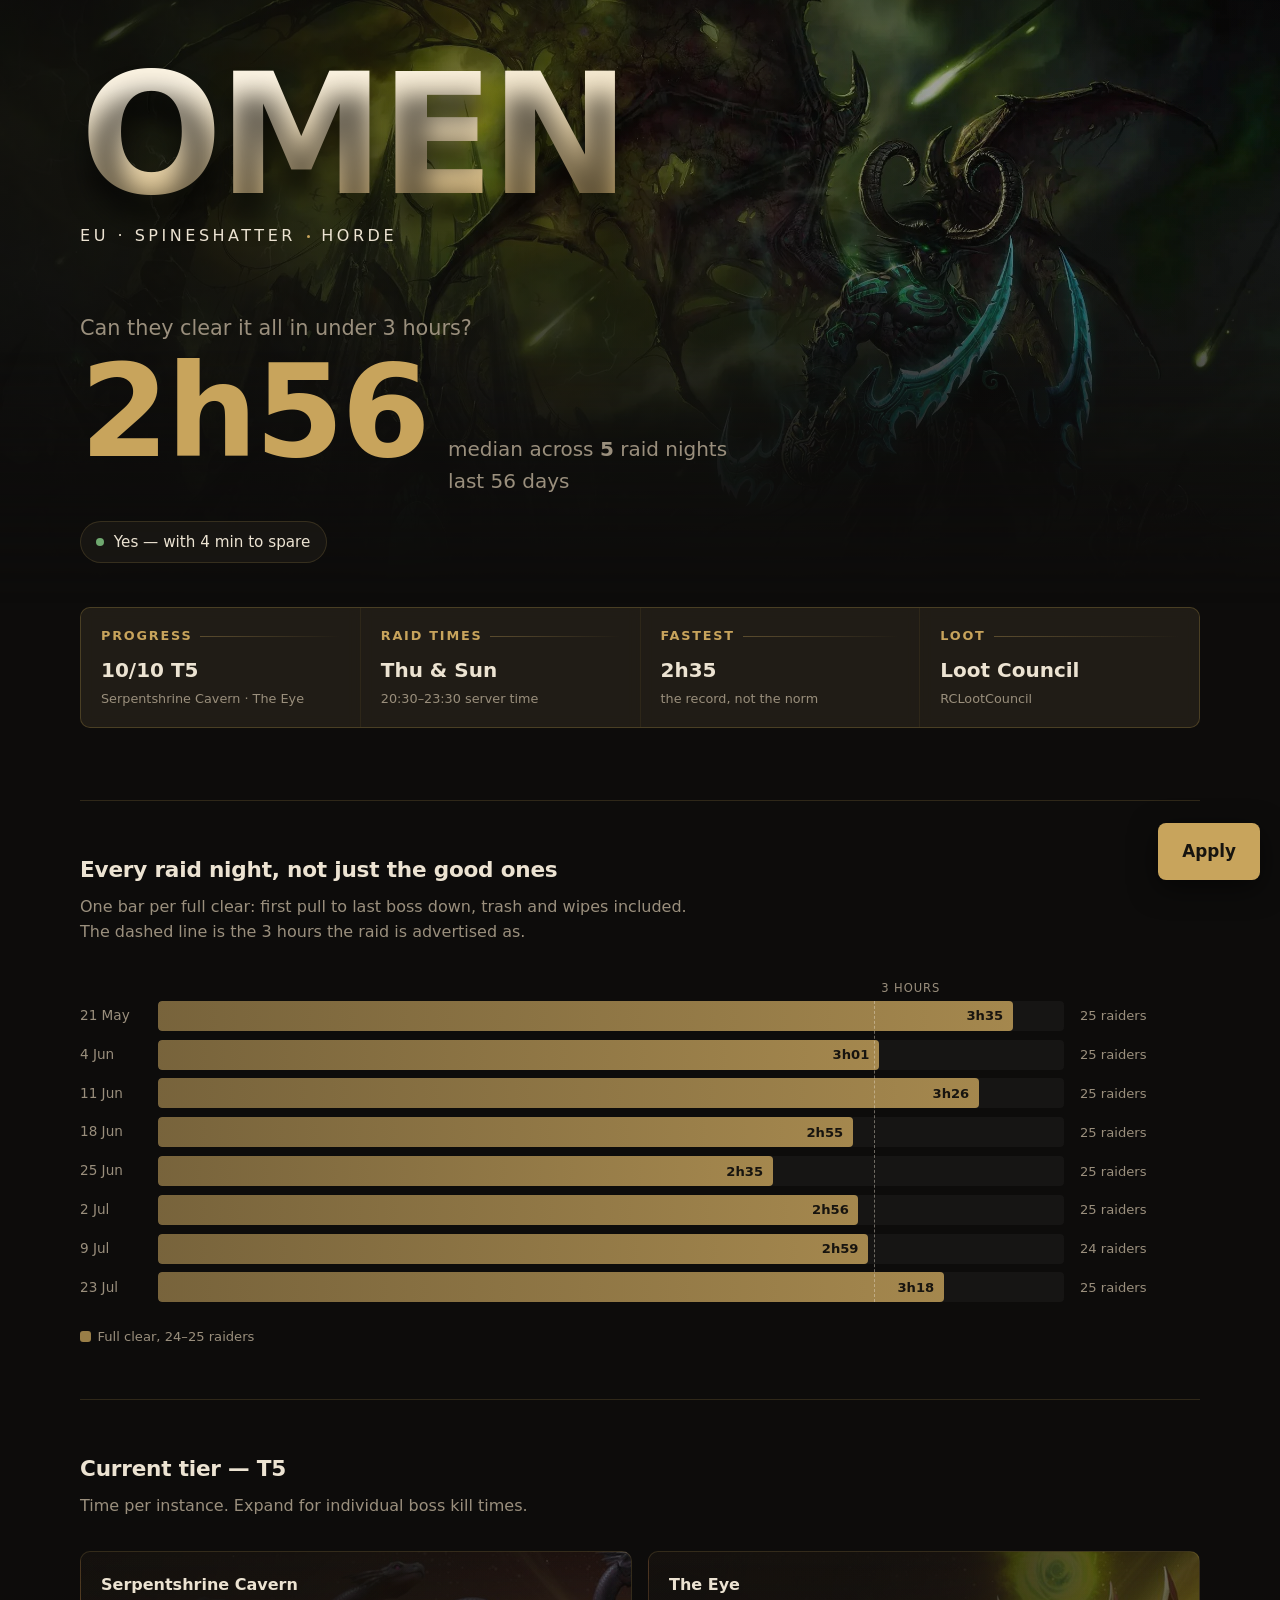
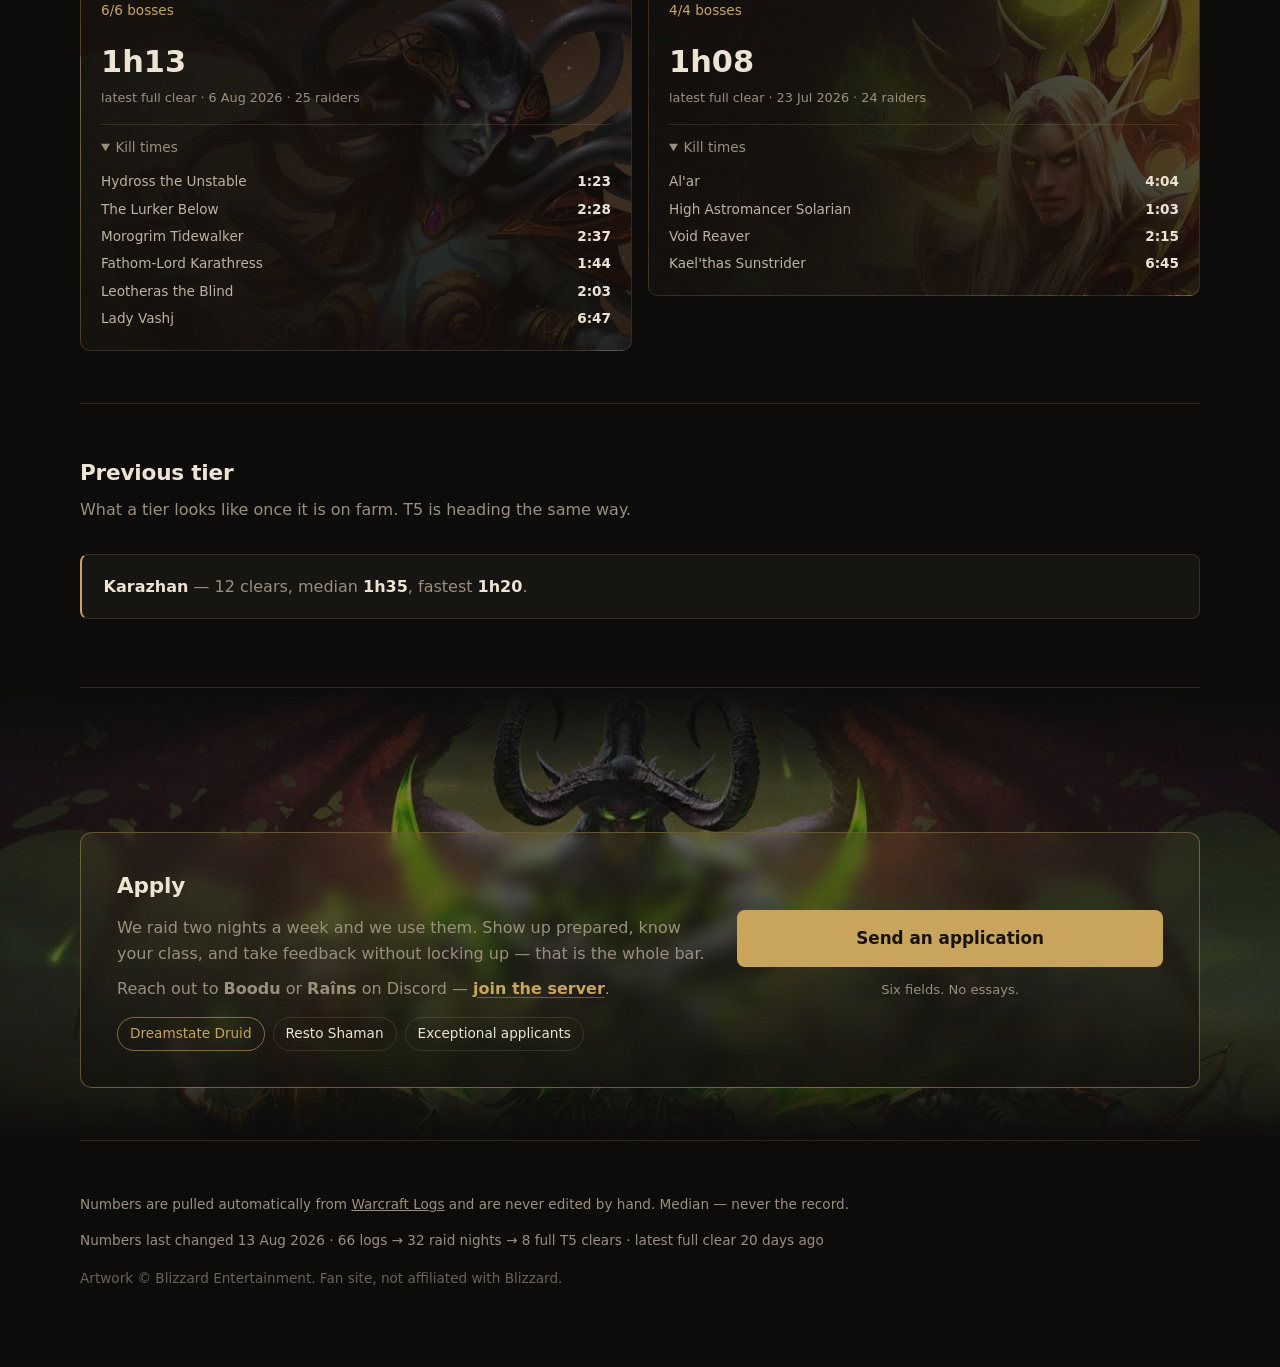
==== commit 2e8c0da1: "Kill-tider staar aabne fra start Det er tal, folk kommer for. At gemme dem bag et klik var at skjule" ====
--- a/site/index.html
+++ b/site/index.html
@@ -583,6 +583,11 @@
   const cards = document.getElementById("cards");
   cards.innerHTML = "";
 
+  // Kill-tiderne staar aabne fra start (<details open>). Det er tal, folk
+  // kommer for — at gemme dem bag et klik ville vaere at skjule pointen.
+  // Naar T5 en dag bliver old content, kan "open" fjernes, saa de foldes
+  // sammen ligesom alt andet arkiv.
+  //
   // Hvert kort laeser SIN EGEN zone, ikke aftenen som helhed. Ellers ville en
   // aften hvor fx Al'ar manglede diskvalificere HELE aftenen, og SSC-kortet
   // ville vise en aeldre og langsommere tid, selvom SSC faldt helt den aften.
@@ -603,7 +608,7 @@
         <small>latest full clear · ${night ? longDate(night.started_at) : ""}
           ${zone ? `· ${zone.raid_size} raiders` : ""}</small>
       </div>
-      ${zone ? `<details>
+      ${zone ? `<details open>
         <summary>Kill times</summary>
         <ul>${zone.bosses.map((b) => `<li><span>${b.name}</span><span>${fmtKill(b.duration_ms)}</span></li>`).join("")}</ul>
       </details>` : ""}`;
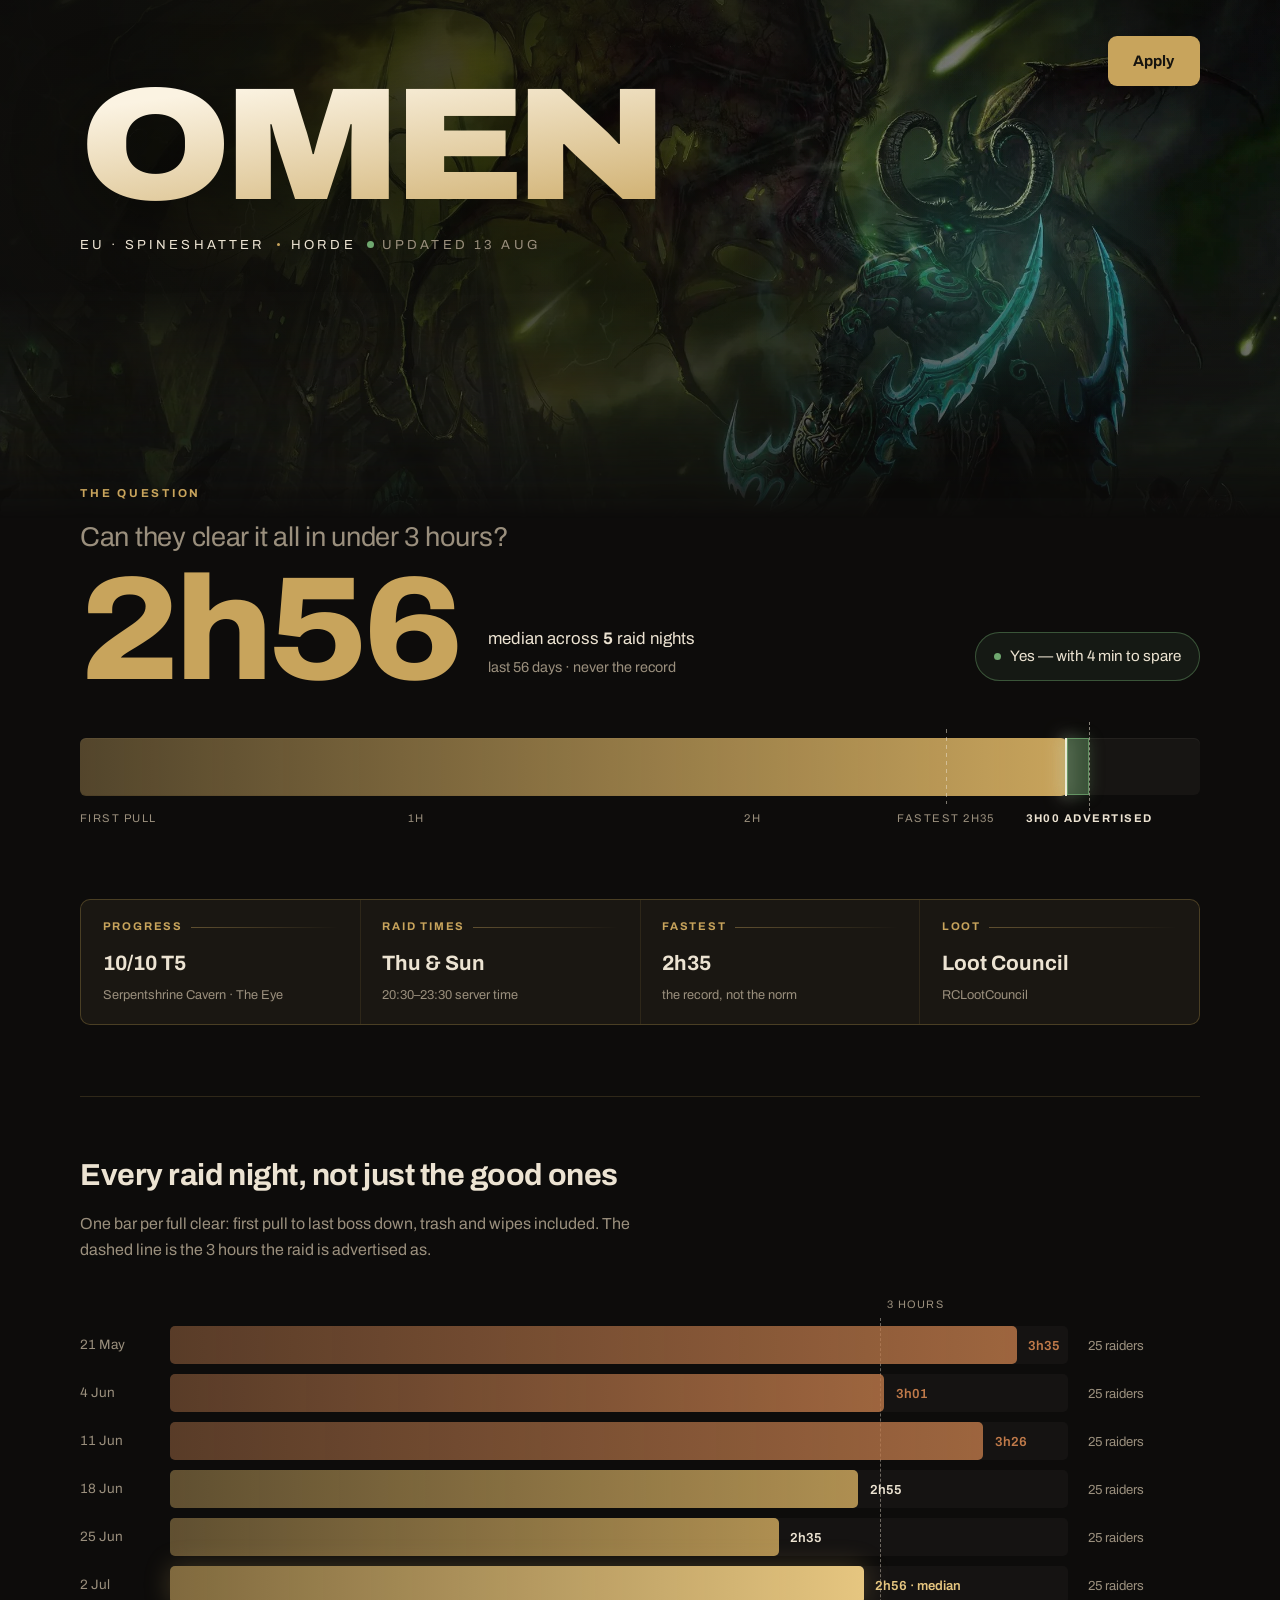
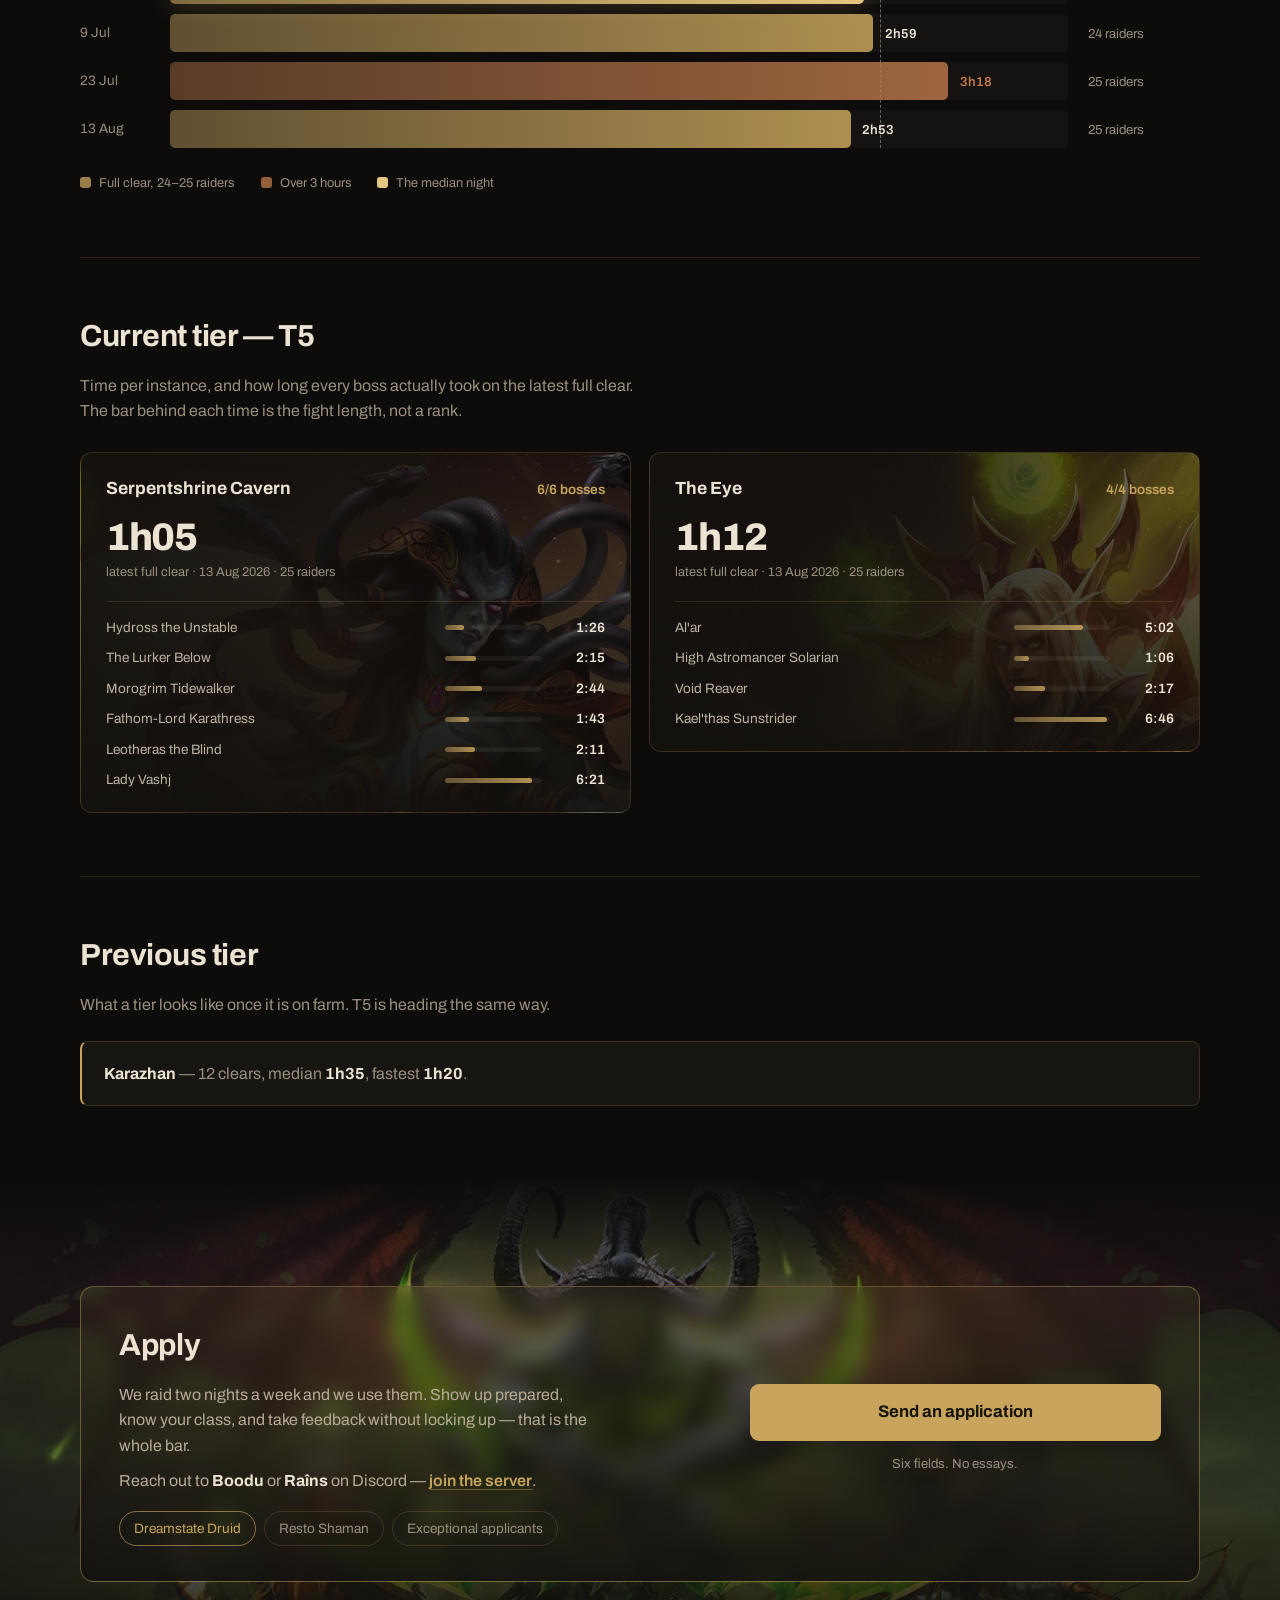
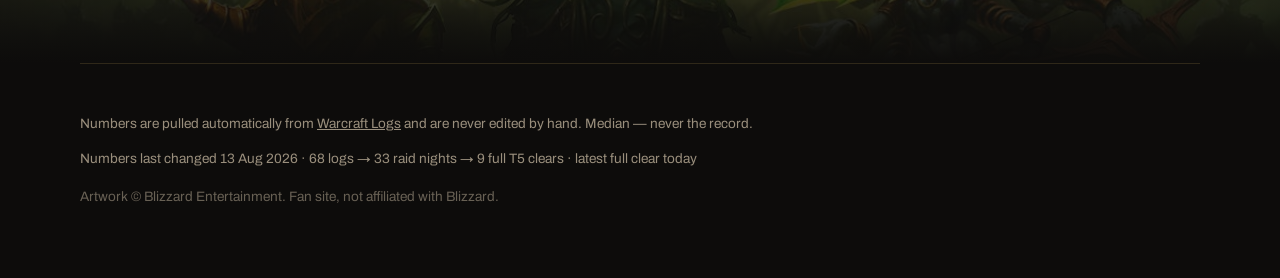
==== commit 43fd9de4: "Broadcast-redesign af forsiden Hovedtallet bliver et budget: sporet er hele aftenen, den stiplede st" ====
--- a/site/index.html
+++ b/site/index.html
@@ -7,66 +7,108 @@
 
 <!-- OG-TAGS: kraever ABSOLUTTE url'er. Naar domaenet lander, rettes de her —
      og kun her. Beskrivelsen opdateres af scripts/fetch_data.py, ikke af
-     browseren, fordi Discord laeser den statiske vaerdi. -->
+     browseren, fordi Discord laeser den statiske vaerdi.
+     ROER IKKE FORMATET: update_og_tags() i fetch_data.py matcher praecis
+     <meta property="..." content="..."> med den her attribut-raekkefoelge. -->
 <meta property="og:type" content="website">
 <meta property="og:site_name" content="Omen">
 <meta property="og:title" content="Omen · Spineshatter — 10/10 T5, median clear 2h56">
 <meta property="og:description" content="Thursdays 20:30-23:30 server time. Wall-clock clear time from first pull to last boss, trash and wipes included. Median across 5 raid nights — never the record.">
-<meta property="og:url" content="https://omenguild.pages.dev/">
-<meta property="og:image" content="https://omenguild.pages.dev/art/t6-illidan.webp">
+<meta property="og:url" content="https://omenguild.com/">
+<meta property="og:image" content="https://omenguild.com/art/t6-illidan.webp">
 <meta name="theme-color" content="#0d0c0b">
+
+<!-- Archivo har en bredde-akse (wdth). Den bruges til mastheaded og
+     hovedtallet. display=swap: siden renderer med systemfonten med det
+     samme og skifter, naar filen er hentet — den venter aldrig. -->
+<link rel="preconnect" href="https://fonts.googleapis.com">
+<link rel="preconnect" href="https://fonts.gstatic.com" crossorigin>
+<link rel="stylesheet" href="https://fonts.googleapis.com/css2?family=Archivo:wdth,wght@62..125,400..900&display=swap">
 
 <link rel="stylesheet" href="style.css">
 <style>
-/* ---------- MASTHEAD + HERO ---------- */
+/* ---------- HERO ---------- */
 /* Kunsten hoerer til hero'en, ikke til hele siden: den staar bag navnet,
    toner ud inden tallene, og lader data overtage laengere nede. */
-header { position: relative; padding: clamp(2.5rem, 7vh, 4.5rem) 0 3.5rem; }
-
-/* Full-bleed: kunsten skal gaa fra kant til kant, ikke sidde i en kasse midt
-   paa siden. .shell begraenser indholdet — derfor bryder billedet ud af den
-   med 100vw. calc'en bruger 100vw og ikke 100%, saa en synlig scrollbar ikke
-   giver vandret overflow. */
+header {
+  --hero-h: clamp(20rem, 58vh, 32.5rem);
+  position: relative;
+  height: var(--hero-h);
+  overflow: hidden;
+}
+
+/* Kunsten skal DOE UD nedad, ikke klippes af. Uden masken stopper hero'en
+   haardt ved sin underkant, og fordi body'ens baggrund har sine egne
+   radialer, giver det et synligt spring tvaers over siden — maalt til 3,1
+   lysstyrke-enheder, praecis der hvor spoergsmaalet staar. */
 .hero-art {
   position: absolute;
-  top: -2rem;
-  left: 50%;
-  width: 100vw;
-  max-width: 100vw;
-  transform: translateX(-50%);
-  height: clamp(30rem, 72vh, 46rem);
-  z-index: -1;
+  inset: 0;
   /* Illidan i toppen: han er Black Temple, altsaa naeste tier. Siden er klar
-     til Phase 3 uden at skulle skifte hero-kunst paa dagen.
-     Kompositionen passer ogsaa: templet i venstre side er moerkt, saa OMEN
-     kan staa der, og Illidan fylder hoejre halvdel. */
-  background: url("art/t6-illidan.webp") center 18% / cover no-repeat;
-  /* Masken lader kunsten doe ud nedad i stedet for at ende i en kant. */
-  mask-image: linear-gradient(180deg, #000 0%, #000 58%, transparent 98%);
-}
-/* Sloeret. Venstre side daempes nok til at navnet kan laeses — men ikke saa
-   meget at Kael'thas forsvinder. Han er halvdelen af pointen med billedet. */
-.hero-art::after {
-  content: "";
+     til Phase 3 uden at skulle skifte hero-kunst paa dagen. */
+  background: url("art/t6-illidan.webp") 62% 30% / cover no-repeat;
+  transform: scale(1.08);
+  mask-image: linear-gradient(180deg, #000 0%, #000 56%, transparent 96%);
+  animation: drift 26s ease-in-out infinite alternate;
+}
+/* Sloeret skal doe ud efter NOEJAGTIG samme kurve som kunsten. Det vandrette
+   lag har ingen lodret udtoning i sig selv, saa uden masken moerkner det
+   stadig de sidste raekker — og saa staar sommen der bare svagere. */
+.hero-scrim {
   position: absolute;
   inset: 0;
   background:
-    linear-gradient(90deg, rgba(13,12,11,0.82) 0%, rgba(13,12,11,0.45) 38%, rgba(13,12,11,0.12) 100%),
-    linear-gradient(180deg, rgba(13,12,11,0.42) 0%, rgba(13,12,11,0.10) 24%, rgba(13,12,11,0.84) 76%, var(--bg) 100%);
-}
+    linear-gradient(90deg, rgba(13,12,11,0.94) 0%, rgba(13,12,11,0.62) 42%, rgba(13,12,11,0.08) 100%),
+    linear-gradient(180deg, rgba(13,12,11,0.55) 0%, rgba(13,12,11,0.05) 30%, rgba(13,12,11,0.7) 74%, rgba(13,12,11,0) 100%);
+  mask-image: linear-gradient(180deg, #000 0%, #000 56%, transparent 96%);
+}
+
+/* ---------- FEL: Illidans eget lys ---------- */
+/* Gloeden i hans oejne og glaives er groenblaa, ikke guld. Hero'en faar sit
+   eget lag i den farve. Guld bliver paa tallene — ellers slaas de to farver
+   om opmaerksomheden. */
+.fel-bloom {
+  position: absolute;
+  top: 6%; right: 5%;
+  width: min(28rem, 60vw); aspect-ratio: 1;
+  background: radial-gradient(circle, rgba(87,214,196,0.20) 0%, rgba(87,214,196,0.07) 38%, transparent 60%);
+  animation: fel-breathe 6.5s ease-in-out infinite alternate;
+}
+/* Masken lader motes tone ud i begge ender i stedet for at blive klippet.
+   En halvt afklippet mote med gloed er et blink praecis paa kanten. */
+.fel-field {
+  position: absolute;
+  inset: 0;
+  overflow: hidden;
+  mask-image: linear-gradient(180deg, transparent 0%, #000 12%, #000 84%, transparent 99%);
+}
+.mote {
+  position: absolute;
+  bottom: -14px;
+  width: 4px; height: 4px;
+  border-radius: 50%;
+  background: var(--fel);
+  box-shadow: 0 0 11px 2px rgba(87,214,196,0.5);
+  opacity: 0;
+  animation: fel-rise 13s linear infinite;
+}
+
+.hero-inner { position: relative; padding-top: clamp(2.5rem, 9vh, 5.75rem); }
 
 .masthead {
   margin: 0;
-  font-size: clamp(4rem, 15vw, 10.5rem);
-  line-height: 0.86;
-  font-weight: 800;
-  letter-spacing: -0.03em;
+  font-size: clamp(3.75rem, 12.5vw, 10.75rem);
+  line-height: 0.82;
+  font-weight: 900;
+  font-variation-settings: "wdth" 116;
+  letter-spacing: -0.045em;
   text-transform: uppercase;
-  background: linear-gradient(175deg, #fbf3e2 12%, var(--gold) 88%);
+  background: linear-gradient(172deg, #fbf3e2 10%, var(--gold) 82%);
   -webkit-background-clip: text;
   background-clip: text;
   color: transparent;
-  text-shadow: 0 0.15em 1.5rem rgba(0,0,0,0.55);
+  filter: drop-shadow(0 14px 34px rgba(0,0,0,0.6));
+  animation: rise-blur 1s cubic-bezier(0.16,1,0.3,1) both;
 }
 /* Fallback: kan browseren ikke klippe gradient til tekst, faar den guld. */
 @supports not (background-clip: text) { .masthead { color: var(--gold); } }
@@ -76,289 +118,378 @@
   flex-wrap: wrap;
   align-items: center;
   gap: 0.7rem;
-  margin: 1rem 0 0;
-  color: var(--text);
-  font-size: clamp(0.85rem, 1.7vw, 1rem);
-  letter-spacing: 0.22em;
+  margin: 1.35rem 0 0;
+  font-size: clamp(0.7rem, 1.7vw, 0.82rem);
+  letter-spacing: 0.24em;
   text-transform: uppercase;
+  animation: rise 0.9s cubic-bezier(0.16,1,0.3,1) 0.18s both;
 }
 .dot { width: 3px; height: 3px; border-radius: 50%; background: var(--gold); }
-
-.question {
-  margin: clamp(3rem, 7vh, 4.5rem) 0 0.35rem;
-  font-size: clamp(1.05rem, 2.2vw, 1.3rem);
-  color: var(--muted);
-  font-weight: 400;
-}
-
-.headline { display: flex; align-items: baseline; flex-wrap: wrap; gap: 0 1.25rem; }
-.headline .figure {
-  font-size: clamp(4rem, 13vw, 8rem);
-  line-height: 0.95;
-  font-weight: 700;
+.live { display: inline-flex; align-items: center; gap: 0.5rem; color: var(--muted); }
+.pip { width: 7px; height: 7px; border-radius: 50%; background: var(--good); animation: pulse 2.6s ease-out infinite; }
+
+/* Broadcast'en har sin knap oppe i hjoernet fra foerste skaerm. */
+.hero-cta {
+  position: absolute;
+  top: clamp(1rem, 4vh, 2.75rem);
+  right: 0;
+  animation: rise 0.9s cubic-bezier(0.16,1,0.3,1) 0.4s both;
+}
+
+/* ---------- BUDGET ---------- */
+.budget { position: relative; margin-top: clamp(-3rem, -4vh, -2rem); padding-bottom: 0.5rem; }
+.eyebrow { margin: 0; font-size: 0.72rem; font-weight: 700; letter-spacing: 0.24em; text-transform: uppercase; color: var(--gold); }
+.question { margin: 0.85rem 0 0; font-size: clamp(1.1rem, 2.6vw, 1.7rem); font-weight: 400; color: var(--muted); letter-spacing: -0.01em; }
+
+.answer { display: flex; align-items: flex-end; flex-wrap: wrap; gap: 0.75rem 1.9rem; margin-top: 0.6rem; }
+.figure {
+  font-size: clamp(3.5rem, 11.5vw, 9.25rem);
+  line-height: 0.84;
+  font-weight: 800;
+  font-variation-settings: "wdth" 108;
+  letter-spacing: -0.035em;
   color: var(--gold);
-  letter-spacing: -0.02em;
   font-variant-numeric: tabular-nums;
-}
-.headline .qualifier { font-size: clamp(1rem, 2.4vw, 1.25rem); color: var(--muted); }
+  animation: shutter 1.1s cubic-bezier(0.16,1,0.3,1) 0.3s both;
+}
+.qual { padding-bottom: 0.85rem; }
+.qual .big { font-size: 1.05rem; color: var(--text); }
+.qual .small { font-size: 0.9rem; color: var(--muted); margin-top: 0.2rem; }
 
 .verdict {
-  margin-top: 1.5rem;
+  margin-left: auto;
+  margin-bottom: 0.75rem;
   display: inline-flex;
   align-items: center;
   gap: 0.6rem;
-  padding: 0.5rem 0.95rem;
-  border: 1px solid var(--line);
+  padding: 0.7rem 1.1rem;
   border-radius: 999px;
-  background: var(--panel);
+  border: 1px solid rgba(111,168,111,0.42);
+  background: rgba(111,168,111,0.09);
   font-size: 0.95rem;
-}
-.verdict .pip { width: 8px; height: 8px; border-radius: 50%; background: var(--good); }
+  animation: rise 0.8s cubic-bezier(0.16,1,0.3,1) 0.85s both;
+}
+.verdict.over { border-color: rgba(192,122,74,0.5); background: rgba(192,122,74,0.1); }
 .verdict.over .pip { background: var(--warn); }
 
+/* Maaleren: hele aftenens budget som ét spor. Fyldet er medianen, den
+   stiplede streg er de 3 timer, og hullet imellem er sandheden — groent
+   naar der er tid tilovers, orange naar der ikke er. */
+.meter { margin-top: clamp(2rem, 5vh, 3.25rem); }
+.meter-track {
+  position: relative;
+  height: clamp(2.4rem, 5vw, 3.6rem);
+  border-radius: 6px;
+  background: rgba(236,227,210,0.045);
+  box-shadow: inset 0 1px 0 rgba(236,227,210,0.06);
+}
+.meter-fill {
+  position: absolute;
+  inset: 0 auto 0 0;
+  border-radius: 6px;
+  background: linear-gradient(90deg, rgba(200,164,92,0.34), var(--gold));
+  transform-origin: left center;
+  animation: grow 1.5s cubic-bezier(0.16,1,0.3,1) 0.55s both;
+}
+.meter-fill.over { background: linear-gradient(90deg, rgba(192,122,74,0.32), var(--warn)); }
+.meter-fill::after {
+  content: "";
+  position: absolute; top: 0; bottom: 0; right: 0; width: 2px;
+  background: #fbf3e2;
+  box-shadow: 0 0 18px 2px rgba(251,243,226,0.55);
+}
+/* Hullet mellem medianen og de 3 timer ER pointen med maaleren. Det er tit
+   kun et par procent af sporet, saa det skal have kontrast nok til at ses. */
+.meter-gap {
+  position: absolute; top: 0; bottom: 0;
+  background: rgba(111,168,111,0.42);
+  box-shadow: inset 0 0 0 1px rgba(111,168,111,0.75), 0 0 16px rgba(111,168,111,0.3);
+}
+.meter-gap.over { background: rgba(192,122,74,0.45); box-shadow: inset 0 0 0 1px rgba(192,122,74,0.8), 0 0 16px rgba(192,122,74,0.3); }
+.meter-best { position: absolute; top: -9px; bottom: -9px; width: 1px; background: repeating-linear-gradient(180deg, rgba(236,227,210,0.5) 0 4px, transparent 4px 8px); }
+.meter-limit { position: absolute; top: -16px; bottom: -16px; width: 0; border-left: 1px dashed rgba(236,227,210,0.55); }
+
+.meter-scale { position: relative; height: 2.2rem; margin-top: 0.9rem; font-size: 0.7rem; letter-spacing: 0.13em; text-transform: uppercase; color: var(--muted); }
+/* Etiketterne flyttes med MARGIN-LEFT, ikke med left. Grunden er en faelde,
+   der koster en time, hvis man ikke kender den: en absolut placeret boks med
+   "left: 90%" faar kun den plads, der er tilbage til hoejre for de 90%, og
+   selv "width: max-content" bliver klemt ned i det hul — her til 1px. Saa
+   flyder nowrap-teksten ud af siden. Med "left: 0" maales boksen mod HELE
+   sporet, og margenen skubber den bagefter paa plads. Bemaerk MIN-width:
+   "width: max-content" kan stadig klemmes af den plads, der er til raadighed
+   — en minimumsbredde kan ikke.
+   Paa brede skaerme gemmer spildet sig i sidemargenen, saa fejlen ses
+   foerst paa mobil. JS saetter margin-left, ikke left. */
+.tick { position: absolute; top: 0; left: 0; min-width: max-content; transform: translateX(-50%); white-space: nowrap; }
+.tick.start { transform: none; }
+/* .at-limit og IKKE .limit: barernes 3-timers-streg hedder ogsaa .limit,
+   og saa arvede etiketten dens top, width:0 og stiplede kant. */
+.tick.at-limit { color: var(--text); font-weight: 700; }
+
+/* ---------- FACTS ---------- */
 .facts {
-  margin-top: 2.75rem;
+  margin: clamp(2.5rem, 6vh, 4rem) 0 0;
   display: grid;
-  grid-template-columns: repeat(auto-fit, minmax(160px, 1fr));
+  grid-template-columns: repeat(auto-fit, minmax(min(100%, 13rem), 1fr));
   gap: 1px;
   background: var(--line);
   border: 1px solid var(--line);
   border-radius: 10px;
   overflow: hidden;
 }
-.fact { background: var(--panel); padding: 1.1rem 1.25rem; backdrop-filter: blur(6px); }
+.fact { background: rgba(24,21,18,0.86); padding: 1.15rem 1.35rem; backdrop-filter: blur(6px); animation: rise 0.7s cubic-bezier(0.16,1,0.3,1) both; }
+.fact:nth-child(1) { animation-delay: 0.95s; }
+.fact:nth-child(2) { animation-delay: 1.03s; }
+.fact:nth-child(3) { animation-delay: 1.11s; }
+.fact:nth-child(4) { animation-delay: 1.19s; }
 /* Etiketten skal kunne ses, uden at slaas med tallet under den. Derfor en
-   ANDEN slags vaegt end vaerdien: guld, fed og spaerret i stedet for stor.
-   Farven adskiller den ogsaa fra den hvide broedtekst, saa oejet laeser
-   "etiket -> vaerdi" frem for to ligestillede linjer. */
-.fact dt {
-  display: flex;
-  align-items: center;
-  gap: 0.5rem;
-  color: var(--gold);
-  font-size: 0.8rem;
-  font-weight: 700;
-  letter-spacing: 0.14em;
-  text-transform: uppercase;
-}
-/* Lille streg efter teksten. Den giver etiketten en kant at hvile paa og
-   binder de fire felter sammen som ét system. */
-.fact dt::after {
-  content: "";
-  flex: 1;
-  height: 1px;
-  background: linear-gradient(90deg, rgba(200,164,92,0.35), transparent);
-}
-.fact dd { margin: 0.5rem 0 0; font-size: 1.25rem; font-weight: 600; font-variant-numeric: tabular-nums; }
-.fact dd small { display: block; font-size: 0.8rem; font-weight: 400; color: var(--muted); margin-top: 0.15rem; }
+   ANDEN slags vaegt end vaerdien: guld, fed og spaerret i stedet for stor. */
+.fact dt { display: flex; align-items: center; gap: 0.5rem; color: var(--gold); font-size: 0.7rem; font-weight: 700; letter-spacing: 0.16em; text-transform: uppercase; }
+.fact dt::after { content: ""; flex: 1; height: 1px; background: linear-gradient(90deg, rgba(200,164,92,0.4), transparent); }
+.fact dd { margin: 0.7rem 0 0; font-size: 1.3rem; font-weight: 700; font-variant-numeric: tabular-nums; }
+.fact dd small { display: block; font-size: 0.8rem; font-weight: 400; color: var(--muted); margin-top: 0.25rem; }
+
+/* ---------- SEKTIONER ---------- */
+.band { padding-top: clamp(2.5rem, 6vh, 3.4rem); margin-top: clamp(3rem, 7vh, 4.9rem); border-top: 1px solid var(--line); }
 
 /* ---------- CONSISTENCY BARS ---------- */
-.bars {
-  display: grid;
-  gap: 0.55rem;
+.bars-wrap {
   position: relative;
+  padding-top: 2.1rem;
+  margin-top: 1.9rem;
   /* Kolonnebredderne bor her, saa stregen og raekkerne regner paa de samme
      tal. Aendrer du den ene, foelger den anden med. */
-  --col-date: 3.9rem;
-  --col-meta: 7.5rem;
-}
+  --col-date: 4.4rem;
+  --col-meta: 7rem;
+  --col-gap: 1.25rem;
+}
+.bars { display: grid; gap: 0.65rem; }
 /* Tre faste kolonner, ikke flex. Ellers bestemmer laengden af etiketten til
    hoejre, hvor bredt sporet bliver, og saa maaler barerne ikke det samme. */
-.bar-row {
-  display: grid;
-  grid-template-columns: var(--col-date) 1fr var(--col-meta);
-  align-items: center;
-  gap: 1rem;
-}
+.bar-row { display: grid; grid-template-columns: var(--col-date) 1fr var(--col-meta); align-items: center; gap: var(--col-gap); }
 .bar-date { color: var(--muted); font-size: 0.85rem; font-variant-numeric: tabular-nums; }
-.bar-track { position: relative; height: 30px; background: rgba(255,255,255,0.035); border-radius: 4px; overflow: hidden; }
+.bar-track { position: relative; height: 2.35rem; border-radius: 5px; background: rgba(236,227,210,0.035); }
 .bar-fill {
   position: absolute; inset: 0 auto 0 0;
-  border-radius: 4px;
-  background: linear-gradient(90deg, rgba(200,164,92,0.55), rgba(200,164,92,0.8));
-}
-/* Tallet ligger i sit eget lag, ikke inde i baren. Ellers skubber teksten
-   smalle barer ud i bredden. */
-.bar-value {
-  position: absolute; top: 0; bottom: 0;
-  display: flex; align-items: center;
-  font-size: 0.82rem; font-weight: 600;
-  font-variant-numeric: tabular-nums;
-  white-space: nowrap;
-  color: #17140f;
-}
-.bar-value.outside { color: var(--muted); font-weight: 500; }
+  border-radius: 5px;
+  transform-origin: left center;
+  background: linear-gradient(90deg, rgba(200,164,92,0.42), rgba(200,164,92,0.86));
+  animation: grow 0.85s cubic-bezier(0.16,1,0.3,1) both;
+}
 /* Farverne har et rangfoelge-problem: en aften kan baade vaere lille og
    ufuldstaendig. "Ufuldstaendig" vinder altid, fordi den er grunden til, at
    tiden ikke maa laeses som en clear-tid. Derfor staar .partial SIDST. */
 .bar-row.small .bar-fill { background: linear-gradient(90deg, rgba(140,150,175,0.4), rgba(140,150,175,0.62)); }
-.bar-row .bar-fill.partial { background: linear-gradient(90deg, rgba(192,122,74,0.42), rgba(192,122,74,0.68)); }
+.bar-fill.median { background: linear-gradient(90deg, rgba(200,164,92,0.6), var(--gold-bright)); box-shadow: 0 0 26px rgba(200,164,92,0.28); }
+.bar-fill.over { background: linear-gradient(90deg, rgba(192,122,74,0.4), rgba(192,122,74,0.8)); }
+.bar-fill.partial { background: linear-gradient(90deg, rgba(192,122,74,0.42), rgba(192,122,74,0.68)); }
+/* Tallet ligger i sit eget lag, ikke inde i baren. Ellers skubber teksten
+   smalle barer ud i bredden. */
+.bar-value { position: absolute; top: 0; bottom: 0; display: flex; align-items: center; min-width: max-content; font-size: 0.82rem; font-weight: 600; font-variant-numeric: tabular-nums; white-space: nowrap; }
+/* Uden for baren som udgangspunkt — det er den aabne, moderne aflaesning.
+   JS flytter den ind i baren, hvis den ellers ville stikke ud af sporet. */
+.bar-value.outside { padding-left: 0.7rem; color: var(--text); }
+.bar-value.inside { padding-right: 0.7rem; color: #17140f; }
+.bar-value.on-median { color: var(--gold-bright); }
+.bar-value.on-over { color: var(--warn); }
+.bar-value.inside.on-median, .bar-value.inside.on-over { color: #17140f; }
 .bar-meta { font-size: 0.82rem; color: var(--muted); white-space: nowrap; overflow: hidden; text-overflow: ellipsis; }
 
-.limit { position: absolute; top: 0; bottom: 0; width: 0; border-left: 1px dashed rgba(236,227,210,0.42); }
-.limit span {
-  position: absolute; top: -1.35rem; left: 0.4rem;
-  font-size: 0.72rem; color: var(--muted); letter-spacing: 0.08em; text-transform: uppercase;
-  white-space: nowrap;
-}
-.bars-wrap { position: relative; padding-top: 1.5rem; }
-.legend { display: flex; flex-wrap: wrap; gap: 1.25rem; margin-top: 1.5rem; font-size: 0.82rem; color: var(--muted); }
-.legend i { display: inline-block; width: 11px; height: 11px; border-radius: 3px; margin-right: 0.4rem; vertical-align: -1px; }
+/* Stregen skal maale paa NOEJAGTIG samme spor som barerne. Derfor ligger den
+   i et overlay med det samme kolonne-template — ikke ovenpaa hele sektionens
+   bredde, hvor en aften over 3 timer kom til at se ud som om den laa under. */
+.limit-layer { position: absolute; inset: 0; display: grid; grid-template-columns: var(--col-date) 1fr var(--col-meta); gap: var(--col-gap); pointer-events: none; }
+.limit-col { position: relative; }
+.limit { position: absolute; top: 1.55rem; bottom: 0; width: 0; border-left: 1px dashed rgba(236,227,210,0.42); }
+.limit span { position: absolute; top: -1.35rem; left: 0.4rem; min-width: max-content; font-size: 0.68rem; letter-spacing: 0.12em; text-transform: uppercase; color: var(--muted); white-space: nowrap; }
+
+.legend { display: flex; flex-wrap: wrap; gap: 0.8rem 1.6rem; margin-top: 1.6rem; font-size: 0.8rem; color: var(--muted); }
+.legend i { display: inline-block; width: 11px; height: 11px; border-radius: 3px; margin-right: 0.5rem; vertical-align: -1px; }
 
 /* ---------- TIER CARDS ---------- */
 /* align-items: start — uden den straekker grid'et alle kort i raekken til
-   samme hoejde. Klapper man ét kort ud, vokser nabokortet med og staar
-   tomt, som om det ogsaa var aabent. */
-.cards {
-  display: grid;
-  grid-template-columns: repeat(auto-fit, minmax(230px, 1fr));
-  gap: 1rem;
-  align-items: start;
-}
-/* Hvert kort viser SIT udsnit af den samme hero-kunst: Kael'thas til The Eye,
+   samme hoejde, og et kort med faerre bosser staar tomt i bunden. */
+.cards { display: grid; grid-template-columns: repeat(auto-fit, minmax(min(100%, 20rem), 1fr)); gap: 1.15rem; margin-top: 1.75rem; align-items: start; }
+/* Hvert kort viser SIT udsnit af den samme kunst: Kael'thas til The Eye,
    Vashj til Serpentshrine. Ét billede, to udsnit — browseren henter det kun
-   én gang, og det er allerede i cachen fra hero'en.
-   --art-x saettes pr. kort i JS og styrer hvilken figur der rammes. */
+   én gang. --art-x saettes pr. kort i JS og styrer hvilken figur der rammes. */
 .card {
-  border: 1px solid var(--line);
-  border-radius: 10px;
-  padding: 1.25rem;
+  position: relative;
+  border: 1px solid rgba(200,164,92,0.2);
+  border-radius: 12px;
+  padding: 1.4rem 1.55rem 1.3rem;
   background:
     /* To slor over billedet. Det lodrette moerkner nedad, hvor kill-tiderne
-       staar naar kortet er klappet ud — ellers ligger tallene oven paa
-       figurens lyseste partier og bliver ulaeselige. */
-    linear-gradient(180deg,
-      rgba(18,16,13,0) 0%,
-      rgba(18,16,13,0.35) 45%,
-      rgba(18,16,13,0.72) 100%),
-    /* Det vandrette holder venstre side moerk, hvor tid og dato staar,
-       og aabner mod hoejre hvor figuren er. */
-    linear-gradient(100deg,
-      rgba(18,16,13,0.97) 0%,
-      rgba(18,16,13,0.92) 36%,
-      rgba(18,16,13,0.66) 72%,
-      rgba(18,16,13,0.5) 100%),
-    /* 330% og ikke cover: med cover skaleres billedet til kortets hoejde, og
-       saa er der kun ~100px at panorere i — begge kort ville vise det samme.
-       Ved 330% er billedet 3,3 gange kortets bredde, og der er plads til at
-       ramme hver sin figur.
-       Den LODRETTE position er et fast maal (-2rem) og ikke en procent.
-       Procenter maales i forhold til KORTETS hoejde, saa billedet flyttede
-       sig, hver gang man klappede kill-tiderne ud. Et fast maal er det
-       samme udsnit i begge tilstande. */
-    url("art/t5-kaelthas-vashj.jpg") var(--art-x, 50%) -2rem / 330% auto no-repeat,
-    var(--panel);
-}
-.card h3 { margin: 0 0 0.15rem; font-size: 1rem; }
-.card .prog { color: var(--gold); font-size: 0.85rem; font-variant-numeric: tabular-nums; }
-.card .time { margin-top: 1rem; font-size: 1.9rem; font-weight: 700; font-variant-numeric: tabular-nums; }
-.card .time small { font-size: 0.8rem; font-weight: 400; color: var(--muted); display: block; margin-top: 0.1rem; }
-.card details { margin-top: 1rem; border-top: 1px solid var(--line); padding-top: 0.75rem; }
-.card summary { cursor: pointer; color: var(--muted); font-size: 0.85rem; }
-.card details ul { list-style: none; margin: 0.75rem 0 0; padding: 0; display: grid; gap: 0.35rem; }
+       staar — ellers ligger tallene oven paa figurens lyseste partier. */
+    linear-gradient(180deg, rgba(18,16,13,0) 0%, rgba(18,16,13,0.42) 44%, rgba(18,16,13,0.9) 100%),
+    /* Det vandrette holder venstre side moerk, hvor tid og dato staar. */
+    linear-gradient(100deg, rgba(18,16,13,0.97) 0%, rgba(18,16,13,0.91) 34%, rgba(18,16,13,0.62) 74%, rgba(18,16,13,0.46) 100%),
+    /* 300% og ikke cover: med cover skaleres billedet til kortets hoejde, og
+       saa er der naesten intet at panorere i — begge kort ville vise det
+       samme. Den LODRETTE position er et fast maal og ikke en procent, saa
+       udsnittet ikke flytter sig, naar kortene faar forskellig hoejde. */
+    url("art/t5-kaelthas-vashj.jpg") var(--art-x, 50%) -26px / 300% auto no-repeat,
+    rgba(24,21,18,0.86);
+  animation: rise 0.75s cubic-bezier(0.16,1,0.3,1) both;
+}
+.card-head { display: flex; align-items: baseline; justify-content: space-between; gap: 1rem; }
+.card h3 { margin: 0; font-size: 1.1rem; font-weight: 700; }
+.card .prog { font-size: 0.85rem; font-weight: 600; color: var(--gold); font-variant-numeric: tabular-nums; white-space: nowrap; }
+.card .time { margin-top: 0.9rem; font-size: 2.4rem; font-weight: 800; letter-spacing: -0.03em; font-variant-numeric: tabular-nums; line-height: 1; }
+.card .when { margin-top: 0.35rem; font-size: 0.8rem; color: var(--muted); }
+
+.kills { margin-top: 1.2rem; padding-top: 0.9rem; border-top: 1px solid var(--line); display: grid; gap: 0.55rem; font-size: 0.85rem; font-variant-numeric: tabular-nums; }
+.kill { display: grid; grid-template-columns: 1fr 6rem 3.1rem; align-items: center; gap: 0.9rem; }
 /* Lidt lysere end --muted: listen ligger oven paa kunsten og skal stadig
-   kunne laeses. Tiden faar fuld styrke — den er grunden til at man klappede ud. */
-.card details li { display: flex; justify-content: space-between; gap: 1rem; font-size: 0.85rem; color: #bdb2a0; font-variant-numeric: tabular-nums; }
-.card details li span:last-child { color: var(--text); font-weight: 600; }
+   kunne laeses. Tiden faar fuld styrke — den er grunden til at man kigger. */
+.kill .name { color: #bdb2a0; overflow: hidden; text-overflow: ellipsis; white-space: nowrap; }
+.kill .dur { text-align: right; font-weight: 600; color: var(--text); }
+.kill-track { height: 5px; border-radius: 3px; background: rgba(236,227,210,0.06); }
+.kill-bar { display: block; height: 100%; border-radius: 3px; background: linear-gradient(90deg, rgba(200,164,92,0.4), rgba(200,164,92,0.85)); transform-origin: left center; animation: grow 0.7s cubic-bezier(0.16,1,0.3,1) both; }
 
 /* ---------- PREVIOUS TIER ---------- */
-.previous {
-  background: var(--panel);
-  border: 1px solid var(--line);
-  border-left: 2px solid var(--gold);
-  border-radius: 8px;
-  padding: 1.15rem 1.35rem;
-  color: var(--muted);
-}
+.previous { margin: 1.5rem 0 0; background: var(--panel); border: 1px solid var(--line); border-left: 2px solid var(--gold); border-radius: 8px; padding: 1.15rem 1.35rem; color: var(--muted); }
 .previous b { color: var(--text); font-variant-numeric: tabular-nums; }
 
 /* ---------- APPLY ---------- */
 /* Alle tre bosser bag ansoegningen: Kael'thas og Vashj er dem, guilden har
    lagt ned, Illidan er den der venter. Sektionen handler om at komme med
    videre, og kunsten viser baade hvad der er naaet og hvorhen. */
-/* Ekstra luft i toppen: uden den daekker ansoegningsboksen praecis den
-   midterste del af billedet, hvor Kael'thas og Vashj staar, og saa ser man
-   kun Illidans horn. Nu faar alle tre plads over boksen. */
-.apply-section { position: relative; padding-top: 9rem; }
-.apply-art {
-  position: absolute;
-  top: 0;
-  left: 50%;
-  width: 100vw;
-  max-width: 100vw;
-  transform: translateX(-50%);
-  height: 100%;
-  z-index: -1;
-  background: url("art/tbc-alle-tre.jpeg") center 34% / cover no-repeat;
-}
+.apply-section { position: relative; margin-top: clamp(3.5rem, 8vh, 5.5rem); padding: clamp(4rem, 12vh, 7.5rem) 0 clamp(3.5rem, 9vh, 5.75rem); }
+.apply-art { position: absolute; inset: 0; background: url("art/tbc-alle-tre.jpeg") center 36% / cover no-repeat; }
 /* Illidan maa gerne ses — men teksten i boksen skal vinde. Boksen har sit
    eget panel med blur ovenpaa, saa sloeret her maa vaere lettere end i hero'en. */
-.apply-art::after {
-  content: "";
-  position: absolute;
-  inset: 0;
-  background: linear-gradient(180deg, var(--bg) 0%, rgba(13,12,11,0.55) 22%, rgba(13,12,11,0.6) 72%, var(--bg) 100%);
-}
+.apply-art::after { content: ""; position: absolute; inset: 0; background: linear-gradient(180deg, var(--bg) 0%, rgba(13,12,11,0.5) 22%, rgba(13,12,11,0.58) 70%, var(--bg) 100%); }
 .apply {
+  position: relative;
+  display: grid;
+  grid-template-columns: 1fr;
+  gap: 1.6rem;
+  align-items: center;
   border: 1px solid rgba(200,164,92,0.45);
-  border-radius: 12px;
-  background: linear-gradient(180deg, rgba(200,164,92,0.07), rgba(20,18,15,0.86));
-  backdrop-filter: blur(8px);
-  padding: clamp(1.5rem, 4vw, 2.25rem);
-  display: grid;
-  gap: 1.5rem;
-  grid-template-columns: 1fr;
-}
-@media (min-width: 720px) { .apply { grid-template-columns: 1.4fr 1fr; align-items: center; } }
+  border-radius: 14px;
+  background: linear-gradient(180deg, rgba(200,164,92,0.08), rgba(20,18,15,0.9));
+  backdrop-filter: blur(10px);
+  padding: clamp(1.5rem, 4vw, 2.15rem) clamp(1.35rem, 4vw, 2.4rem);
+}
+@media (min-width: 48rem) { .apply { grid-template-columns: 1.45fr 1fr; gap: 2.25rem; } }
 .apply h2 { margin-bottom: 0.75rem; }
-.apply p { margin: 0 0 0.6rem; color: var(--muted); }
-.apply .discord {
-  color: var(--gold);
-  font-weight: 600;
-  text-decoration-color: rgba(200,164,92,0.45);
-  text-underline-offset: 0.2em;
-  white-space: nowrap;
-}
+.apply p { margin: 0 0 0.6rem; color: #b7ab97; max-width: 52ch; }
+.apply p b { color: var(--text); }
+.apply .discord { color: var(--gold); font-weight: 600; text-decoration-color: rgba(200,164,92,0.45); text-underline-offset: 0.2em; white-space: nowrap; }
 .apply .discord:hover { text-decoration-color: var(--gold); }
-.needs { margin-top: 1rem; display: flex; flex-wrap: wrap; gap: 0.5rem; }
-.need { border: 1px solid var(--line); border-radius: 999px; padding: 0.3rem 0.75rem; font-size: 0.85rem; }
-.need.hot { border-color: rgba(200,164,92,0.6); color: var(--gold); }
-
-/* Sticky apply — foelger med ned, saa knappen ikke bliver overset.
-   Skjules naar den rigtige apply-sektion er i syne (styres i JS). */
+.needs { margin-top: 1.1rem; display: flex; flex-wrap: wrap; gap: 0.55rem; }
+.need { border: 1px solid rgba(200,164,92,0.2); border-radius: 999px; padding: 0.35rem 0.85rem; font-size: 0.85rem; color: var(--muted); }
+.need.hot { border-color: rgba(200,164,92,0.65); color: var(--gold); }
+
+/* Sticky apply — foelger med ned, saa knappen ikke bliver overset. Skjules
+   baade naar hero'en (der har sin egen knap) og naar den rigtige
+   apply-sektion er i syne; ellers staar der to knapper og konkurrerer. */
 .sticky {
   position: fixed;
   right: 1.25rem;
   bottom: 1.25rem;
   z-index: 5;
-  width: auto;   /* .btn er fuld bredde som standard — her kun sin egen tekst */
-  box-shadow: 0 8px 28px rgba(0,0,0,0.5);
+  width: auto;
+  padding: 0.8rem 1.5rem;
+  font-size: 1rem;
   transition: opacity 0.25s, transform 0.25s;
 }
 .sticky[hidden] { display: block; opacity: 0; transform: translateY(0.75rem); pointer-events: none; }
+
+/* ---------- MOTION ---------- */
+@keyframes drift { from { transform: scale(1.08) translate3d(0,0,0); } to { transform: scale(1.14) translate3d(-18px,-10px,0); } }
+@keyframes rise { from { opacity: 0; transform: translateY(18px); } to { opacity: 1; transform: none; } }
+@keyframes rise-blur { from { opacity: 0; transform: translateY(26px); filter: blur(14px) drop-shadow(0 14px 34px rgba(0,0,0,0.6)); } to { opacity: 1; transform: none; filter: blur(0) drop-shadow(0 14px 34px rgba(0,0,0,0.6)); } }
+@keyframes shutter { from { opacity: 0; clip-path: inset(100% 0 0 0); transform: translateY(14px); } to { opacity: 1; clip-path: inset(0 0 0 0); transform: none; } }
+@keyframes grow { from { transform: scaleX(0); } to { transform: scaleX(1); } }
+@keyframes pulse { 0% { box-shadow: 0 0 0 0 rgba(111,168,111,0.5); } 70%, 100% { box-shadow: 0 0 0 9px rgba(111,168,111,0); } }
+@keyframes fel-breathe { from { opacity: 0.4; transform: scale(0.9); } to { opacity: 1; transform: scale(1.08); } }
+/* Motes skal vaere slukkede FOER de rammer hero'ens overkant — ellers
+   klipper masken dem af midt i luften. Rejsen er hero'ens egen hoejde. */
+@keyframes fel-rise {
+  0%   { opacity: 0; transform: translate3d(0, 0, 0) scale(0.7); }
+  12%  { opacity: 0.85; }
+  58%  { opacity: 0.5; }
+  86%, 100% { opacity: 0; transform: translate3d(28px, calc(var(--hero-h) * -1), 0) scale(1.2); }
+}
+
+/* ---------- SMALLE SKAERME ---------- */
+@media (max-width: 40rem) {
+  .bars-wrap { --col-date: 3.3rem; --col-meta: 4.4rem; --col-gap: 0.7rem; }
+  .bar-meta { font-size: 0.72rem; }
+  .verdict { margin-left: 0; }
+  /* Etiketterne paa maaleren kan ikke staa ved siden af hinanden paa 350px.
+     Kun de to, der baerer historien, bliver staaende.
+     3-timers-mærket VENDES om, saa det ender PAA stregen i stedet for at
+     vaere centreret om den — centreret stikker det ud over hoejre kant.
+     Brug ikke "left:auto; right:0" her: saa er boksen overbestemt, kollapser
+     til 1px, og nowrap-teksten flyder 126px ud af siden. */
+  .tick.at-limit { transform: translateX(-100%); padding-right: 0.45rem; }
+  .tick.hour, .tick.best { display: none; }
+  /* Samme historie ved barerne: centreret om stregen lander etiketten oven i
+     "25 raiders". Den vendes om og laegger sig til venstre for stregen. */
+  .limit span { left: auto; right: 0.4rem; }
+  .kill { grid-template-columns: 1fr 3.1rem; gap: 0.75rem; }
+  .kill-track { display: none; }
+  .card .time { font-size: 2rem; }
+}
 </style>
 </head>
 <body>
 
-<div class="shell">
-
-  <header>
-    <div class="hero-art" role="img" aria-label="Illidan Stormrage at the Black Temple"></div>
-
+<header>
+  <div class="hero-art" role="img" aria-label="Illidan Stormrage at the Black Temple"></div>
+  <div class="hero-scrim"></div>
+  <div class="fel-bloom"></div>
+  <div class="fel-field" aria-hidden="true">
+    <span class="mote" style="left:52%;animation-delay:0s;animation-duration:14s"></span>
+    <span class="mote" style="left:58%;animation-delay:5.2s;animation-duration:12s"></span>
+    <span class="mote" style="left:63%;animation-delay:9.6s;animation-duration:16s"></span>
+    <span class="mote" style="left:68%;animation-delay:2.7s;animation-duration:11s"></span>
+    <span class="mote" style="left:71%;animation-delay:11.4s;animation-duration:15s"></span>
+    <span class="mote" style="left:75%;animation-delay:6.8s;animation-duration:13s"></span>
+    <span class="mote" style="left:79%;animation-delay:1.5s;animation-duration:17s"></span>
+    <span class="mote" style="left:83%;animation-delay:8.1s;animation-duration:12s"></span>
+    <span class="mote" style="left:87%;animation-delay:3.9s;animation-duration:14s"></span>
+    <span class="mote" style="left:91%;animation-delay:12.7s;animation-duration:11s"></span>
+    <span class="mote" style="left:95%;animation-delay:7.3s;animation-duration:16s"></span>
+    <span class="mote" style="left:34%;animation-delay:10.2s;animation-duration:18s"></span>
+  </div>
+
+  <div class="shell hero-inner">
+    <a class="btn btn-inline hero-cta" href="apply.html">Apply</a>
     <h1 class="masthead">Omen</h1>
     <p class="tagline">
       <span>EU · Spineshatter</span><span class="dot"></span>
       <span>Horde</span>
+      <span class="live"><span class="pip"></span><span id="updated">—</span></span>
     </p>
-
+  </div>
+</header>
+
+<div class="shell">
+
+  <section class="budget">
+    <p class="eyebrow">The question</p>
     <p class="question">Can they clear it all in under 3 hours?</p>
-    <div class="headline">
+
+    <div class="answer">
       <span class="figure" id="median">—</span>
-      <span class="qualifier" id="median-note">loading…</span>
+      <div class="qual" id="median-note"><div class="small">loading…</div></div>
+      <div class="verdict" id="verdict" hidden>
+        <span class="pip"></span><span id="verdict-text"></span>
+      </div>
     </div>
 
-    <div class="verdict" id="verdict" hidden>
-      <span class="pip"></span><span id="verdict-text"></span>
+    <div class="meter" id="meter" hidden>
+      <div class="meter-track">
+        <div class="meter-fill" id="meter-fill"></div>
+        <div class="meter-gap" id="meter-gap"></div>
+        <div class="meter-best" id="meter-best"></div>
+        <div class="meter-limit" id="meter-limit"></div>
+      </div>
+      <div class="meter-scale" id="meter-scale"></div>
     </div>
 
     <dl class="facts">
@@ -367,34 +498,44 @@
       <div class="fact"><dt>Fastest</dt><dd id="best">—<small>the record, not the norm</small></dd></div>
       <div class="fact"><dt>Loot</dt><dd>Loot Council<small>RCLootCouncil</small></dd></div>
     </dl>
-  </header>
-
-  <section>
+  </section>
+
+  <section class="band">
     <h2>Every raid night, not just the good ones</h2>
     <p class="lede">
       One bar per full clear: first pull to last boss down, trash and wipes
       included. The dashed line is the 3 hours the raid is advertised as.
     </p>
     <div class="bars-wrap">
+      <div class="limit-layer" aria-hidden="true">
+        <span></span>
+        <div class="limit-col">
+          <div class="limit" id="limit" hidden><span>3 hours</span></div>
+        </div>
+        <span></span>
+      </div>
       <div class="bars" id="bars"><p class="loading">loading…</p></div>
     </div>
     <div class="legend" id="legend"></div>
   </section>
 
-  <section>
+  <section class="band">
     <h2 id="tier-title">Current tier</h2>
-    <p class="lede">Time per instance. Expand for individual boss kill times.</p>
+    <p class="lede">Time per instance, and how long every boss actually took on the latest full clear. The bar behind each time is the fight length, not a rank.</p>
     <div class="cards" id="cards"><p class="loading">loading…</p></div>
   </section>
 
-  <section>
+  <section class="band">
     <h2>Previous tier</h2>
     <p class="lede">What a tier looks like once it is on farm. T5 is heading the same way.</p>
     <p class="previous" id="previous">—</p>
   </section>
 
-  <section class="apply-section">
-    <div class="apply-art" role="img" aria-label="Kael'thas, Illidan and Lady Vashj"></div>
+</div>
+
+<section class="apply-section" id="apply">
+  <div class="apply-art" role="img" aria-label="Kael'thas, Illidan and Lady Vashj"></div>
+  <div class="shell">
     <div class="apply">
       <div>
         <h2>Apply</h2>
@@ -416,8 +557,10 @@
         </p>
       </div>
     </div>
-  </section>
-
+  </div>
+</section>
+
+<div class="shell">
   <footer>
     <p>
       Numbers are pulled automatically from
@@ -442,7 +585,7 @@
   { role: "Exceptional applicants", hot: false },
 ];
 
-// Hvor i hero-billedet hver zones boss staar. Vaerdien er background-position-x:
+// Hvor i kort-billedet hver zones boss staar. Vaerdien er background-position-x:
 // Kael'thas i venstre side, Vashj i hoejre. Rammer en ny tier ind, tilfoejes
 // linjen her — mangler zonen, falder kortet tilbage paa 50% og ser stadig fint ud.
 const ART_FOCUS = {
@@ -485,27 +628,69 @@
   .then(render)
   .catch((err) => {
     // Siden maa aldrig staa tom uden forklaring — saa er den vaerre end ingen side.
-    document.getElementById("median-note").textContent =
-      "could not load the data — try reloading";
+    document.getElementById("median-note").innerHTML =
+      `<div class="small">could not load the data — try reloading</div>`;
     console.error(err);
   });
 
 function render(data) {
   const s = data.summary;
+  const under = s.median_wallclock_ms <= THREE_HOURS_MS;
 
   // ---- HERO ----
+  document.getElementById("updated").textContent = `Updated ${shortDate(data.generated_at)}`;
   document.getElementById("median").textContent = s.median_display;
   document.getElementById("median-note").innerHTML =
-    `median across <b>${s.nights_in_window}</b> raid nights` +
-    `<br>last ${s.window_days} days`;
-
-  const under = s.median_wallclock_ms <= THREE_HOURS_MS;
+    `<div class="big">median across <b>${s.nights_in_window}</b> raid nights</div>` +
+    `<div class="small">last ${s.window_days} days · never the record</div>`;
+
   const verdict = document.getElementById("verdict");
   verdict.hidden = false;
   verdict.classList.toggle("over", !under);
   document.getElementById("verdict-text").textContent = under
     ? `Yes — with ${fmt(THREE_HOURS_MS - s.median_wallclock_ms)} to spare`
     : `No — ${fmt(s.median_wallclock_ms - THREE_HOURS_MS)} over the window`;
+
+  // ---- BUDGET-MAALEREN ----
+  // Sporet skaleres, saa BAADE de 3 timer og medianen altid er med, ogsaa
+  // hvis medianen en dag ryger over. 1.11 giver luft nok til, at etiketten
+  // yderst til hoejre ikke haenger ud over kanten.
+  const meterMax = Math.max(THREE_HOURS_MS, s.median_wallclock_ms, s.best_wallclock_ms) * 1.11;
+  const pctOf = (ms) => (ms / meterMax) * 100;
+  const fillPct = pctOf(s.median_wallclock_ms);
+  const limitPct = pctOf(THREE_HOURS_MS);
+  const bestPct = pctOf(s.best_wallclock_ms);
+
+  const fill = document.getElementById("meter-fill");
+  fill.style.width = `${fillPct}%`;
+  fill.classList.toggle("over", !under);
+
+  // Hullet gaar fra medianen til 3-timers-stregen — uanset hvilken vej rundt.
+  const gap = document.getElementById("meter-gap");
+  gap.style.left = `${Math.min(fillPct, limitPct)}%`;
+  gap.style.width = `${Math.abs(limitPct - fillPct)}%`;
+  gap.classList.toggle("over", !under);
+
+  document.getElementById("meter-best").style.left = `${bestPct}%`;
+  document.getElementById("meter-limit").style.left = `${limitPct}%`;
+
+  const scale = document.getElementById("meter-scale");
+  scale.innerHTML = "";
+  const addTick = (cls, left, text) => {
+    const el = document.createElement("span");
+    el.className = `tick ${cls}`;
+    el.style.marginLeft = `${left}%`;   // ikke left — se noten ved .tick
+    el.textContent = text;
+    scale.appendChild(el);
+  };
+  addTick("start", 0, "First pull");
+  for (let h = 1; h * 3600000 < meterMax * 0.97; h++) {
+    if (h * 3600000 === THREE_HOURS_MS) continue;   // 3-timers-maerket har sin egen etiket
+    addTick("hour", pctOf(h * 3600000), `${h}h`);
+  }
+  addTick("best", bestPct, `Fastest ${s.best_display}`);
+  addTick("at-limit", limitPct, "3h00 advertised");
+  document.getElementById("meter").hidden = false;
 
   const prog = data.progression[s.tier];
   document.getElementById("prog").innerHTML =
@@ -524,94 +709,125 @@
     .reverse();
 
   const longest = Math.max(THREE_HOURS_MS, ...nights.map((n) => n.session_wallclock_ms));
-  const scale = longest * 1.06;
+  const barScale = longest * 1.06;
   const bars = document.getElementById("bars");
   bars.innerHTML = "";
 
-  nights.forEach((night) => {
+  nights.forEach((night, i) => {
     const row = document.createElement("div");
     row.className = "bar-row" + (night.raid_size < 24 ? " small" : "");
 
     // Alle barer er nu fulde clears, saa etiketten har kun én opgave tilbage:
     // vise bemandingen. Regel 3 — en tid staar aldrig alene.
-    const label = `${night.raid_size} raiders`;
-
-    // Under ~30% er baren for kort til at rumme sit eget tal.
-    const pct = (night.session_wallclock_ms / scale) * 100;
-    const outside = pct < 30;
-    const valueStyle = outside
-      ? `left:calc(${pct}% + 0.5rem)`
-      : `right:calc(100% - ${pct}% + 0.6rem)`;
+    const pct = (night.session_wallclock_ms / barScale) * 100;
+    const isMedian = night.session_wallclock_ms === s.median_wallclock_ms;
+    const isOver = night.session_wallclock_ms > THREE_HOURS_MS;
+
+    const mark = [isOver ? "over" : "", isMedian ? "median" : ""].filter(Boolean).join(" ");
+    const valueMark = [isOver ? "on-over" : "", isMedian ? "on-median" : ""].filter(Boolean).join(" ");
 
     row.innerHTML = `
       <span class="bar-date">${shortDate(night.started_at)}</span>
       <div class="bar-track">
-        <div class="bar-fill${night.full_tier_clear ? "" : " partial"}" style="width:${pct}%"></div>
-        <span class="bar-value${outside ? " outside" : ""}" style="${valueStyle}">
-          ${fmt(night.session_wallclock_ms)}
-        </span>
+        <div class="bar-fill ${mark}" style="width:${pct}%;animation-delay:${0.35 + i * 0.07}s"></div>
+        <span class="bar-value outside ${valueMark}" style="left:${pct}%"
+              data-pct="${pct}">${fmt(night.session_wallclock_ms)}${isMedian ? " · median" : ""}</span>
       </div>
-      <span class="bar-meta">${label}</span>`;
+      <span class="bar-meta">${night.raid_size} raiders</span>`;
     bars.appendChild(row);
   });
+
+  // Etiketten staar UDEN FOR baren, fordi det laeses lettest. Men ved lange
+  // barer stikker den ud af sporet — og saa maales den mod ingenting. Vi kan
+  // ikke regne tekstbredden ud paa forhaand, saa vi maaler den bagefter og
+  // flytter kun dem, der faktisk ikke kan vaere der.
+  requestAnimationFrame(() => {
+    bars.querySelectorAll(".bar-value").forEach((value) => {
+      const track = value.parentElement.getBoundingClientRect();
+      if (value.getBoundingClientRect().right > track.right - 2) {
+        value.classList.replace("outside", "inside");
+        value.style.left = "auto";
+        value.style.right = `calc(100% - ${value.dataset.pct}%)`;
+      }
+    });
+  });
+
+  // 3-timers-stregen ligger i sit eget overlay med samme kolonner som
+  // raekkerne, saa den maaler paa NOEJAGTIG samme spor som barerne.
+  const limit = document.getElementById("limit");
+  limit.style.left = `${(THREE_HOURS_MS / barScale) * 100}%`;
+  limit.hidden = false;
 
   // Forklaringen bygges af det, der FAKTISK staar i grafen. En fast liste
   // ville vise en farve, ingen bar har — og saa leder man efter den.
   const legend = [];
-  if (nights.some((n) => n.raid_size >= 24)) {
+  if (nights.some((n) => n.raid_size >= 24 && n.session_wallclock_ms <= THREE_HOURS_MS)) {
     legend.push(["rgba(200,164,92,0.75)", "Full clear, 24–25 raiders"]);
   }
   if (nights.some((n) => n.raid_size < 24)) {
     legend.push(["rgba(140,150,175,0.6)", "Full clear, under 24 raiders"]);
   }
+  if (nights.some((n) => n.session_wallclock_ms > THREE_HOURS_MS)) {
+    legend.push(["rgba(192,122,74,0.75)", "Over 3 hours"]);
+  }
+  if (nights.some((n) => n.session_wallclock_ms === s.median_wallclock_ms)) {
+    legend.push(["#e6c680", "The median night"]);
+  }
   document.getElementById("legend").innerHTML = legend
     .map(([colour, text]) => `<span><i style="background:${colour}"></i>${text}</span>`)
     .join("");
-
-  // Sporet starter efter dato-kolonnen + gap, og slutter foer meta-kolonnen +
-  // gap. Samme tal som grid'et, laest fra CSS'en frem for skrevet af igen.
-  const limit = document.createElement("div");
-  limit.className = "limit";
-  limit.style.left =
-    `calc(var(--col-date) + 1rem` +
-    ` + (100% - var(--col-date) - var(--col-meta) - 2rem) * ${THREE_HOURS_MS / scale})`;
-  limit.innerHTML = "<span>3 hours</span>";
-  bars.appendChild(limit);
 
   // ---- TIER CARDS ----
   document.getElementById("tier-title").textContent = `Current tier — ${s.tier}`;
   const cards = document.getElementById("cards");
   cards.innerHTML = "";
 
-  // Kill-tiderne staar aabne fra start (<details open>). Det er tal, folk
-  // kommer for — at gemme dem bag et klik ville vaere at skjule pointen.
-  // Naar T5 en dag bliver old content, kan "open" fjernes, saa de foldes
-  // sammen ligesom alt andet arkiv.
-  //
   // Hvert kort laeser SIN EGEN zone, ikke aftenen som helhed. Ellers ville en
   // aften hvor fx Al'ar manglede diskvalificere HELE aftenen, og SSC-kortet
   // ville vise en aeldre og langsommere tid, selvom SSC faldt helt den aften.
   // data.raids er nyeste foerst, saa find() giver den seneste af sig selv.
-  s.tier_zones.forEach((zoneName) => {
-    const night = data.raids.find((r) =>
-      r.zones.some((z) => z.zone === zoneName && z.complete)
-    );
-    const zone = night && night.zones.find((z) => z.zone === zoneName);
-    const p = data.progression.zones[zoneName];
+  const zones = s.tier_zones.map((zoneName) => {
+    const night = data.raids.find((r) => r.zones.some((z) => z.zone === zoneName && z.complete));
+    return {
+      zoneName,
+      night,
+      zone: night && night.zones.find((z) => z.zone === zoneName),
+      p: data.progression.zones[zoneName],
+    };
+  });
+
+  // Bosbarerne maales mod den laengste kamp i HELE tieren, ikke pr. kort.
+  // Ellers ville Vashj og Kael'thas begge se ud som "den lange" i hver sin
+  // kasse, og man kunne ikke sammenligne de to zoner med oejnene.
+  const killScale = Math.max(
+    1,
+    ...zones.flatMap((z) => (z.zone ? z.zone.bosses.map((b) => b.duration_ms) : []))
+  ) * 1.04;
+
+  zones.forEach(({ zoneName, night, zone, p }, i) => {
     const card = document.createElement("div");
     card.className = "card";
+    card.style.animationDelay = `${1.3 + i * 0.1}s`;
     if (ART_FOCUS[zoneName]) card.style.setProperty("--art-x", ART_FOCUS[zoneName]);
+
+    const kills = zone
+      ? `<div class="kills">${zone.bosses.map((b, k) => `
+          <div class="kill">
+            <span class="name">${b.name}</span>
+            <span class="kill-track"><span class="kill-bar"
+                  style="width:${(b.duration_ms / killScale) * 100}%;animation-delay:${1.5 + i * 0.1 + k * 0.05}s"></span></span>
+            <span class="dur">${fmtKill(b.duration_ms)}</span>
+          </div>`).join("")}</div>`
+      : "";
+
     card.innerHTML = `
-      <h3>${zoneName}</h3>
-      <div class="prog">${p.killed}/${p.total} bosses</div>
-      <div class="time">${zone ? fmt(zone.wallclock_ms) : "—"}
-        <small>latest full clear · ${night ? longDate(night.started_at) : ""}
-          ${zone ? `· ${zone.raid_size} raiders` : ""}</small>
+      <div class="card-head">
+        <h3>${zoneName}</h3>
+        <span class="prog">${p.killed}/${p.total} bosses</span>
       </div>
-      ${zone ? `<details open>
-        <summary>Kill times</summary>
-        <ul>${zone.bosses.map((b) => `<li><span>${b.name}</span><span>${fmtKill(b.duration_ms)}</span></li>`).join("")}</ul>
-      </details>` : ""}`;
+      <div class="time">${zone ? fmt(zone.wallclock_ms) : "—"}</div>
+      <div class="when">latest full clear · ${night ? longDate(night.started_at) : "—"}${zone ? ` · ${zone.raid_size} raiders` : ""}</div>
+      ${kills}`;
     cards.appendChild(card);
   });
 
@@ -625,10 +841,11 @@
   // ---- FOOTER ----
   // "last changed", ikke "updated": filen skrives kun, naar tallene har
   // flyttet sig, saa datoen er den sidste aendring — ikke sidste tjek.
+  const since = s.days_since_last_full_clear;
   document.getElementById("freshness").textContent =
     `Numbers last changed ${longDate(data.generated_at)} · ` +
     `${s.report_count} logs → ${s.night_count} raid nights → ${s.full_clear_count} full ${s.tier} clears · ` +
-    `latest full clear ${s.days_since_last_full_clear} days ago`;
+    `latest full clear ${since === 0 ? "today" : since === 1 ? "yesterday" : `${since} days ago`}`;
 
   // ---- NEEDS ----
   document.getElementById("needs").innerHTML = NEEDS.map(
@@ -636,13 +853,23 @@
   ).join("");
 }
 
-// Sticky-knappen forsvinder, naar den rigtige apply-boks er i syne — ellers
-// staar der to identiske knapper og konkurrerer.
+// Sticky-knappen skal kun vaere fremme i det omraade, hvor der IKKE allerede
+// staar en Apply-knap: ikke i hero'en, der har sin egen, og ikke nede ved
+// selve ansoegningsboksen.
 const sticky = document.getElementById("sticky");
-new IntersectionObserver(
-  ([entry]) => { sticky.hidden = entry.isIntersecting; },
-  { threshold: 0.25 }
-).observe(document.querySelector(".apply"));
+let heroVisible = true;
+let applyVisible = false;
+const syncSticky = () => { sticky.hidden = heroVisible || applyVisible; };
+
+new IntersectionObserver(([entry]) => {
+  heroVisible = entry.isIntersecting;
+  syncSticky();
+}, { threshold: 0.2 }).observe(document.querySelector("header"));
+
+new IntersectionObserver(([entry]) => {
+  applyVisible = entry.isIntersecting;
+  syncSticky();
+}, { threshold: 0.25 }).observe(document.querySelector(".apply"));
 </script>
 </body>
 </html>
--- a/site/style.css
+++ b/site/style.css
@@ -1,6 +1,10 @@
 /* Faelles fundament for alle sider: farver, typografi, baggrund og knap.
    Sidespecifik CSS bliver i den enkelte side — kun det, to sider deler,
-   hoerer hjemme her. */
+   hoerer hjemme her.
+
+   BEMAERK: apply.html bygger paa den her fil. Aendrer du .btn, .shell eller
+   variabelnavnene, saa aabn apply.html og se efter — den har ingen egen
+   definition af dem. */
 
 :root {
   --bg: #0d0c0b;
@@ -9,9 +13,16 @@
   --text: #ece3d2;
   --muted: #9a8f7d;
   --gold: #c8a45c;
+  /* Lysere guld til det ene tal, der skal skille sig ud fra de andre. */
+  --gold-bright: #e6c680;
+  /* Illidans farve. Gloeden i hans oejne og glaives er groenblaa, ikke guld —
+     den bruges KUN til stemning i hero'en, aldrig til et tal. */
+  --fel: #57d6c4;
   --good: #6fa86f;
   --warn: #c07a4a;
   --shell: min(1120px, 100% - 2.5rem);
+
+  --font: "Archivo", "Helvetica Neue", "Segoe UI", system-ui, -apple-system, sans-serif;
 }
 
 * { box-sizing: border-box; }
@@ -24,12 +35,12 @@
 body {
   margin: 0;
   color: var(--text);
-  font: 16px/1.6 system-ui, -apple-system, "Segoe UI", sans-serif;
+  font: 16px/1.6 var(--font);
   -webkit-font-smoothing: antialiased;
 
   background:
-    radial-gradient(80% 40% at 72% 0%, rgba(150, 90, 190, 0.20), transparent 72%),
-    radial-gradient(60% 34% at 18% 0%, rgba(70, 130, 170, 0.16), transparent 72%),
+    radial-gradient(70% 34% at 74% 0%, rgba(150, 90, 190, 0.18), transparent 70%),
+    radial-gradient(56% 30% at 16% 4%, rgba(70, 130, 170, 0.15), transparent 72%),
     var(--bg);
   /* Uden no-repeat gentages gradienterne ned gennem hele dokumentet. De skal
      kun ligge i toppen og scrolle vaek sammen med hero'en. */
@@ -40,10 +51,17 @@
 
 .shell { width: var(--shell); margin-inline: auto; }
 
-section { padding: 3.25rem 0; border-top: 1px solid var(--line); }
-h2 { margin: 0 0 0.4rem; font-size: 1.35rem; letter-spacing: -0.01em; }
-.lede { margin: 0 0 2rem; color: var(--muted); max-width: 60ch; }
+h2 {
+  margin: 0 0 0.4rem;
+  font-size: clamp(1.4rem, 3vw, 1.9rem);
+  font-weight: 700;
+  letter-spacing: -0.015em;
+}
+.lede { margin: 0.75rem 0 0; color: var(--muted); max-width: 62ch; }
 
+/* .btn er FULD BREDDE som udgangspunkt, fordi apply.html's submit-knap
+   regner med det. Skal den kun fylde sin egen tekst, saa laeg .btn-inline
+   ovenpaa — lav ikke standarden om. */
 .btn {
   display: block;
   width: 100%;
@@ -55,14 +73,29 @@
   font-size: 1.05rem;
   padding: 0.95rem 1.5rem;
   border: 0;
-  border-radius: 8px;
+  border-radius: 9px;
   text-decoration: none;
   cursor: pointer;
+  box-shadow: 0 10px 30px rgba(0, 0, 0, 0.4);
+  transition: filter 0.15s, transform 0.15s;
 }
 .btn:hover:not(:disabled) { filter: brightness(1.08); }
+.btn:active:not(:disabled) { transform: translateY(1px); }
 .btn:disabled { opacity: 0.55; cursor: progress; }
 
-footer { padding: 2.5rem 0 4rem; color: var(--muted); font-size: 0.85rem; border-top: 1px solid var(--line); }
+.btn-inline { display: inline-block; width: auto; font-size: 0.95rem; padding: 0.8rem 1.6rem; }
+
+footer { padding: 2.25rem 0 3.5rem; color: var(--muted); font-size: 0.85rem; border-top: 1px solid var(--line); }
 footer a { color: var(--muted); }
 
 .loading { color: var(--muted); }
+
+/* Respekter at nogen har slaaet bevaegelse fra i styresystemet. Stemning er
+   aldrig vigtigere end at kunne holde ud at se paa siden. */
+@media (prefers-reduced-motion: reduce) {
+  *, *::before, *::after {
+    animation-duration: 0.001ms !important;
+    animation-iteration-count: 1 !important;
+    transition-duration: 0.001ms !important;
+  }
+}
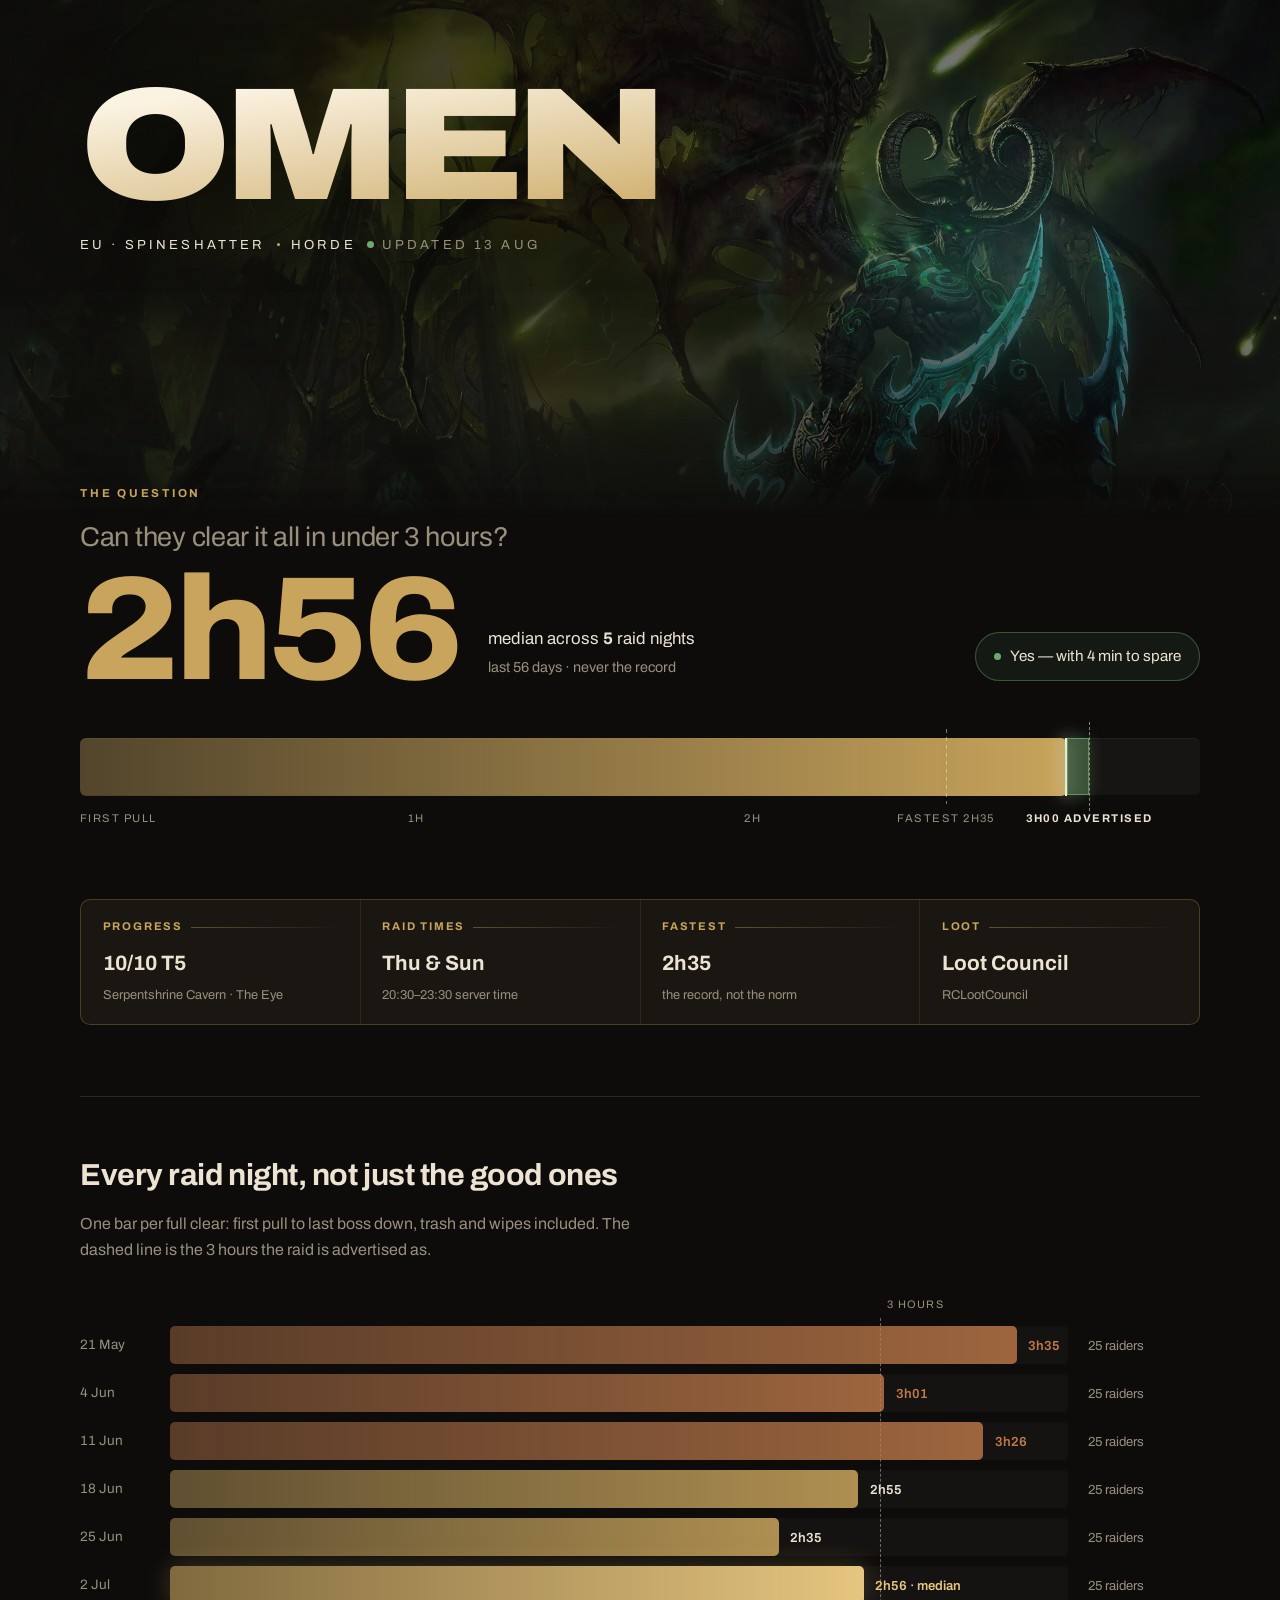
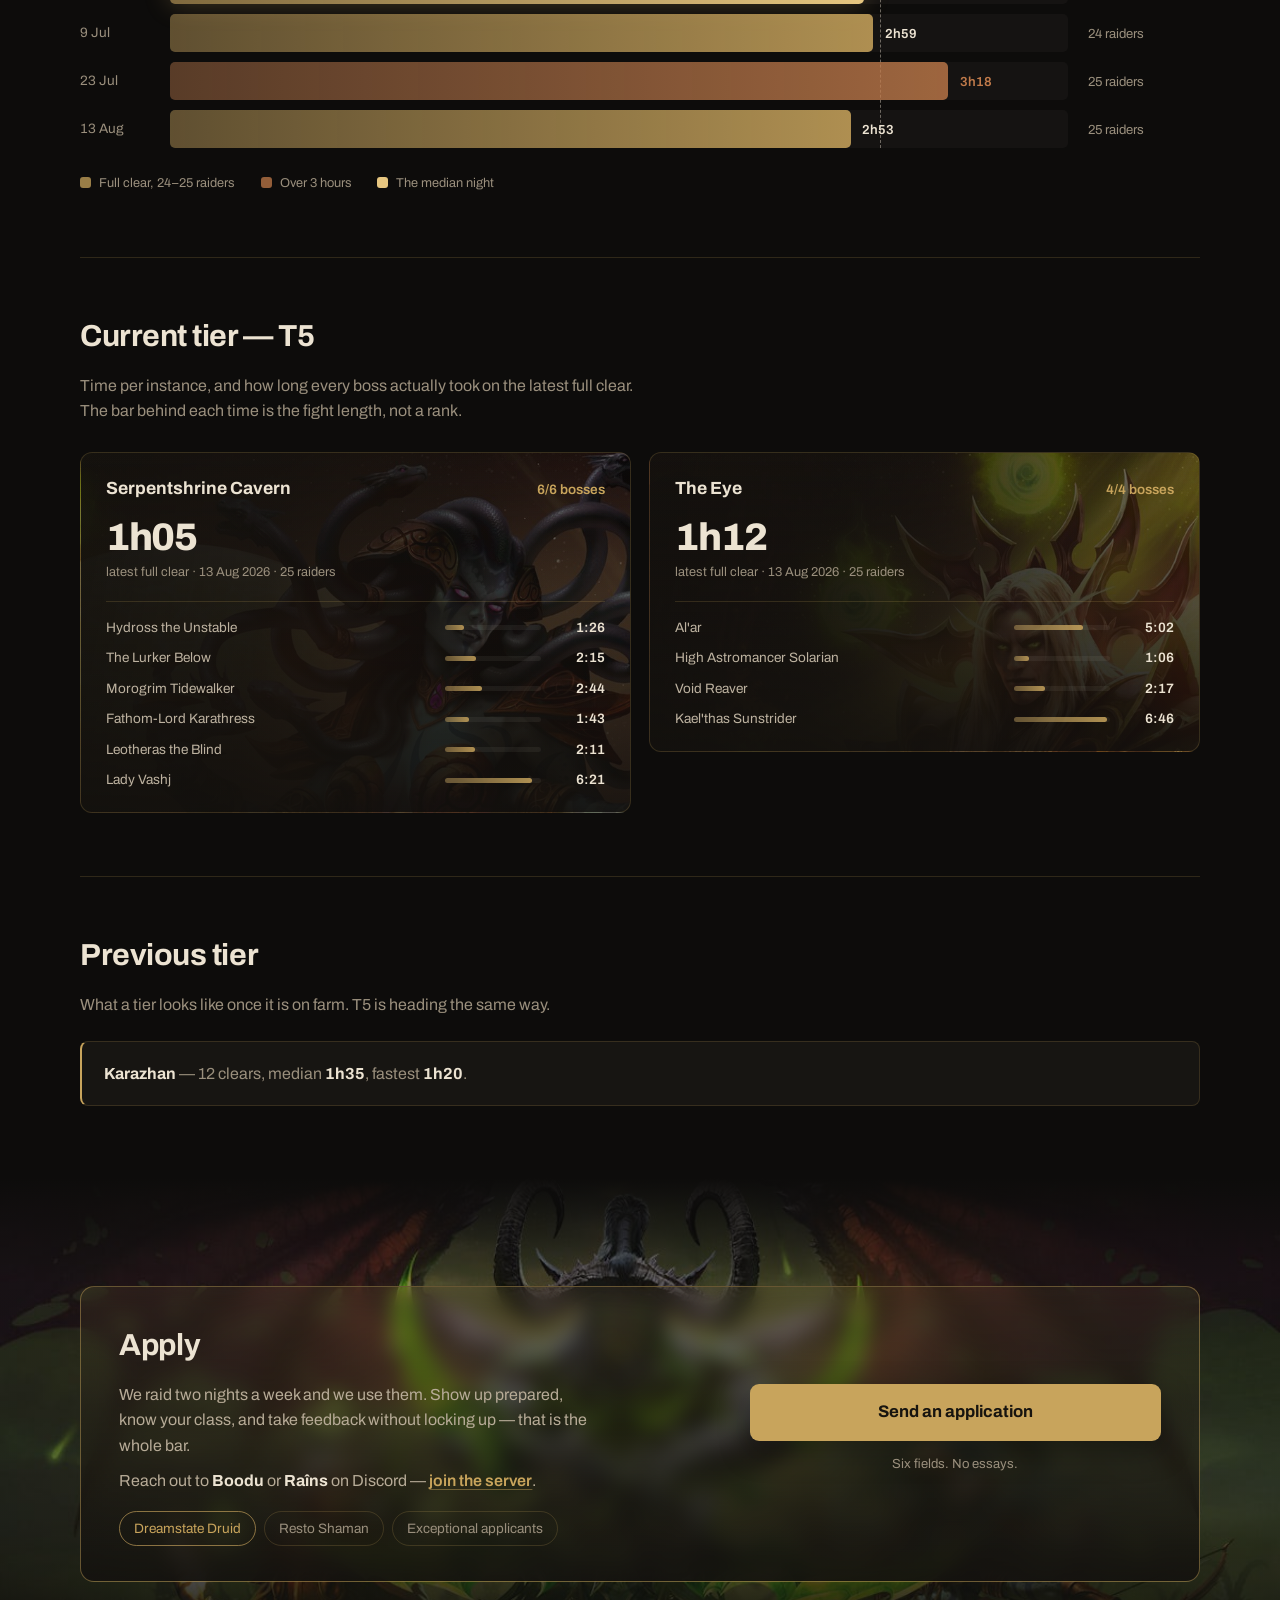
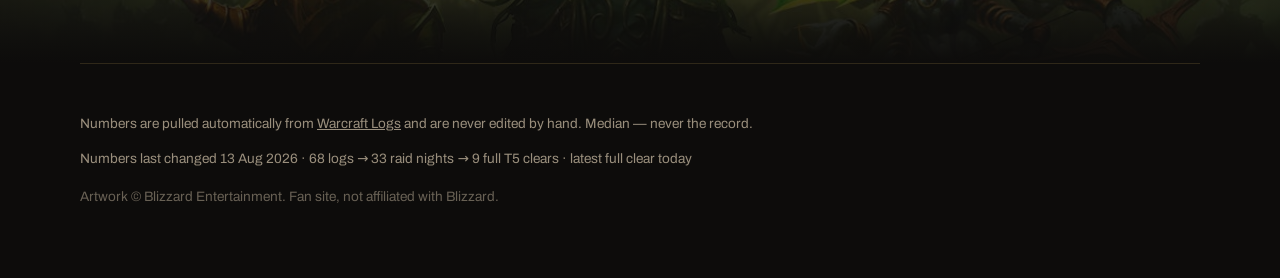
==== commit 094ccdd4: "Fonten hjem i repoet, Apply kun i bunden Google Fonts er vaek. Siden er ellers en fil og et cron-job" ====
--- a/site/index.html
+++ b/site/index.html
@@ -18,12 +18,11 @@
 <meta property="og:image" content="https://omenguild.com/art/t6-illidan.webp">
 <meta name="theme-color" content="#0d0c0b">
 
-<!-- Archivo har en bredde-akse (wdth). Den bruges til mastheaded og
-     hovedtallet. display=swap: siden renderer med systemfonten med det
-     samme og skifter, naar filen er hentet — den venter aldrig. -->
-<link rel="preconnect" href="https://fonts.googleapis.com">
-<link rel="preconnect" href="https://fonts.gstatic.com" crossorigin>
-<link rel="stylesheet" href="https://fonts.googleapis.com/css2?family=Archivo:wdth,wght@62..125,400..900&display=swap">
+<!-- Fonten ligger hos os selv, ikke hos Google — se noten i style.css.
+     preload, fordi @font-face staar inde i style.css: uden den her linje
+     opdager browseren foerst fonten, naar CSS'en er hentet og parset, og
+     saa naar man at se systemfonten skifte. -->
+<link rel="preload" href="fonts/archivo-var.woff2" as="font" type="font/woff2" crossorigin>
 
 <link rel="stylesheet" href="style.css">
 <style>
@@ -127,14 +126,6 @@
 .dot { width: 3px; height: 3px; border-radius: 50%; background: var(--gold); }
 .live { display: inline-flex; align-items: center; gap: 0.5rem; color: var(--muted); }
 .pip { width: 7px; height: 7px; border-radius: 50%; background: var(--good); animation: pulse 2.6s ease-out infinite; }
-
-/* Broadcast'en har sin knap oppe i hjoernet fra foerste skaerm. */
-.hero-cta {
-  position: absolute;
-  top: clamp(1rem, 4vh, 2.75rem);
-  right: 0;
-  animation: rise 0.9s cubic-bezier(0.16,1,0.3,1) 0.4s both;
-}
 
 /* ---------- BUDGET ---------- */
 .budget { position: relative; margin-top: clamp(-3rem, -4vh, -2rem); padding-bottom: 0.5rem; }
@@ -382,21 +373,6 @@
 .need { border: 1px solid rgba(200,164,92,0.2); border-radius: 999px; padding: 0.35rem 0.85rem; font-size: 0.85rem; color: var(--muted); }
 .need.hot { border-color: rgba(200,164,92,0.65); color: var(--gold); }
 
-/* Sticky apply — foelger med ned, saa knappen ikke bliver overset. Skjules
-   baade naar hero'en (der har sin egen knap) og naar den rigtige
-   apply-sektion er i syne; ellers staar der to knapper og konkurrerer. */
-.sticky {
-  position: fixed;
-  right: 1.25rem;
-  bottom: 1.25rem;
-  z-index: 5;
-  width: auto;
-  padding: 0.8rem 1.5rem;
-  font-size: 1rem;
-  transition: opacity 0.25s, transform 0.25s;
-}
-.sticky[hidden] { display: block; opacity: 0; transform: translateY(0.75rem); pointer-events: none; }
-
 /* ---------- MOTION ---------- */
 @keyframes drift { from { transform: scale(1.08) translate3d(0,0,0); } to { transform: scale(1.14) translate3d(-18px,-10px,0); } }
 @keyframes rise { from { opacity: 0; transform: translateY(18px); } to { opacity: 1; transform: none; } }
@@ -458,7 +434,6 @@
   </div>
 
   <div class="shell hero-inner">
-    <a class="btn btn-inline hero-cta" href="apply.html">Apply</a>
     <h1 class="masthead">Omen</h1>
     <p class="tagline">
       <span>EU · Spineshatter</span><span class="dot"></span>
@@ -533,7 +508,7 @@
 
 </div>
 
-<section class="apply-section" id="apply">
+<section class="apply-section">
   <div class="apply-art" role="img" aria-label="Kael'thas, Illidan and Lady Vashj"></div>
   <div class="shell">
     <div class="apply">
@@ -574,8 +549,6 @@
   </footer>
 </div>
 
-<a class="btn sticky" id="sticky" href="apply.html" hidden>Apply</a>
-
 <script>
 // RECRUITMENT NEEDS — the only thing on this page maintained by hand.
 // "hot: true" highlights it. Edit here when the needs change.
@@ -852,24 +825,6 @@
     (n) => `<span class="need${n.hot ? " hot" : ""}">${n.role}</span>`
   ).join("");
 }
-
-// Sticky-knappen skal kun vaere fremme i det omraade, hvor der IKKE allerede
-// staar en Apply-knap: ikke i hero'en, der har sin egen, og ikke nede ved
-// selve ansoegningsboksen.
-const sticky = document.getElementById("sticky");
-let heroVisible = true;
-let applyVisible = false;
-const syncSticky = () => { sticky.hidden = heroVisible || applyVisible; };
-
-new IntersectionObserver(([entry]) => {
-  heroVisible = entry.isIntersecting;
-  syncSticky();
-}, { threshold: 0.2 }).observe(document.querySelector("header"));
-
-new IntersectionObserver(([entry]) => {
-  applyVisible = entry.isIntersecting;
-  syncSticky();
-}, { threshold: 0.25 }).observe(document.querySelector(".apply"));
 </script>
 </body>
 </html>
--- a/site/style.css
+++ b/site/style.css
@@ -5,6 +5,29 @@
    BEMAERK: apply.html bygger paa den her fil. Aendrer du .btn, .shell eller
    variabelnavnene, saa aabn apply.html og se efter — den har ingen egen
    definition af dem. */
+
+/* Fonten ligger i repoet og serveres fra vores eget domaene. Det er et
+   bevidst valg frem for Google Fonts: siden er ellers en fil og et cron-job
+   og kan derfor ikke gaa ned — et opkald ud af huset ville vaere den eneste
+   ting udenfor vores kontrol. Oveni slipper besoegendes IP-adresse ikke ud
+   til tredjepart, og fonten faar vores egne cache-regler i _headers.
+
+   Filen er trimmet med fontTools: bredde-aksen gik oprindeligt 62-125% og
+   vaegten 100-900. Siden bruger bredde 100-116 og vaegt 400-900, saa resten
+   er skaaret vaek — 88 KB blev til 59 KB. Skal du bruge en tyndere vaegt
+   end 400 eller en smallere bredde end 100, skal filen hentes igen.
+
+   Archivo, SIL Open Font License 1.1 — se fonts/OFL.txt. */
+@font-face {
+  font-family: "Archivo";
+  src: url("fonts/archivo-var.woff2") format("woff2-variations");
+  font-weight: 400 900;
+  font-stretch: 100% 125%;
+  font-style: normal;
+  /* swap: teksten vises med systemfonten med det samme og skifter, naar
+     filen er hentet. Siden venter aldrig paa en skrifttype. */
+  font-display: swap;
+}
 
 :root {
   --bg: #0d0c0b;
@@ -59,9 +82,9 @@
 }
 .lede { margin: 0.75rem 0 0; color: var(--muted); max-width: 62ch; }
 
-/* .btn er FULD BREDDE som udgangspunkt, fordi apply.html's submit-knap
-   regner med det. Skal den kun fylde sin egen tekst, saa laeg .btn-inline
-   ovenpaa — lav ikke standarden om. */
+/* .btn er FULD BREDDE, fordi apply.html's submit-knap regner med det.
+   Lav ikke standarden om — laeg en modifier ovenpaa, hvis en knap et sted
+   kun skal fylde sin egen tekst. */
 .btn {
   display: block;
   width: 100%;
@@ -83,8 +106,6 @@
 .btn:active:not(:disabled) { transform: translateY(1px); }
 .btn:disabled { opacity: 0.55; cursor: progress; }
 
-.btn-inline { display: inline-block; width: auto; font-size: 0.95rem; padding: 0.8rem 1.6rem; }
-
 footer { padding: 2.25rem 0 3.5rem; color: var(--muted); font-size: 0.85rem; border-top: 1px solid var(--line); }
 footer a { color: var(--muted); }
 
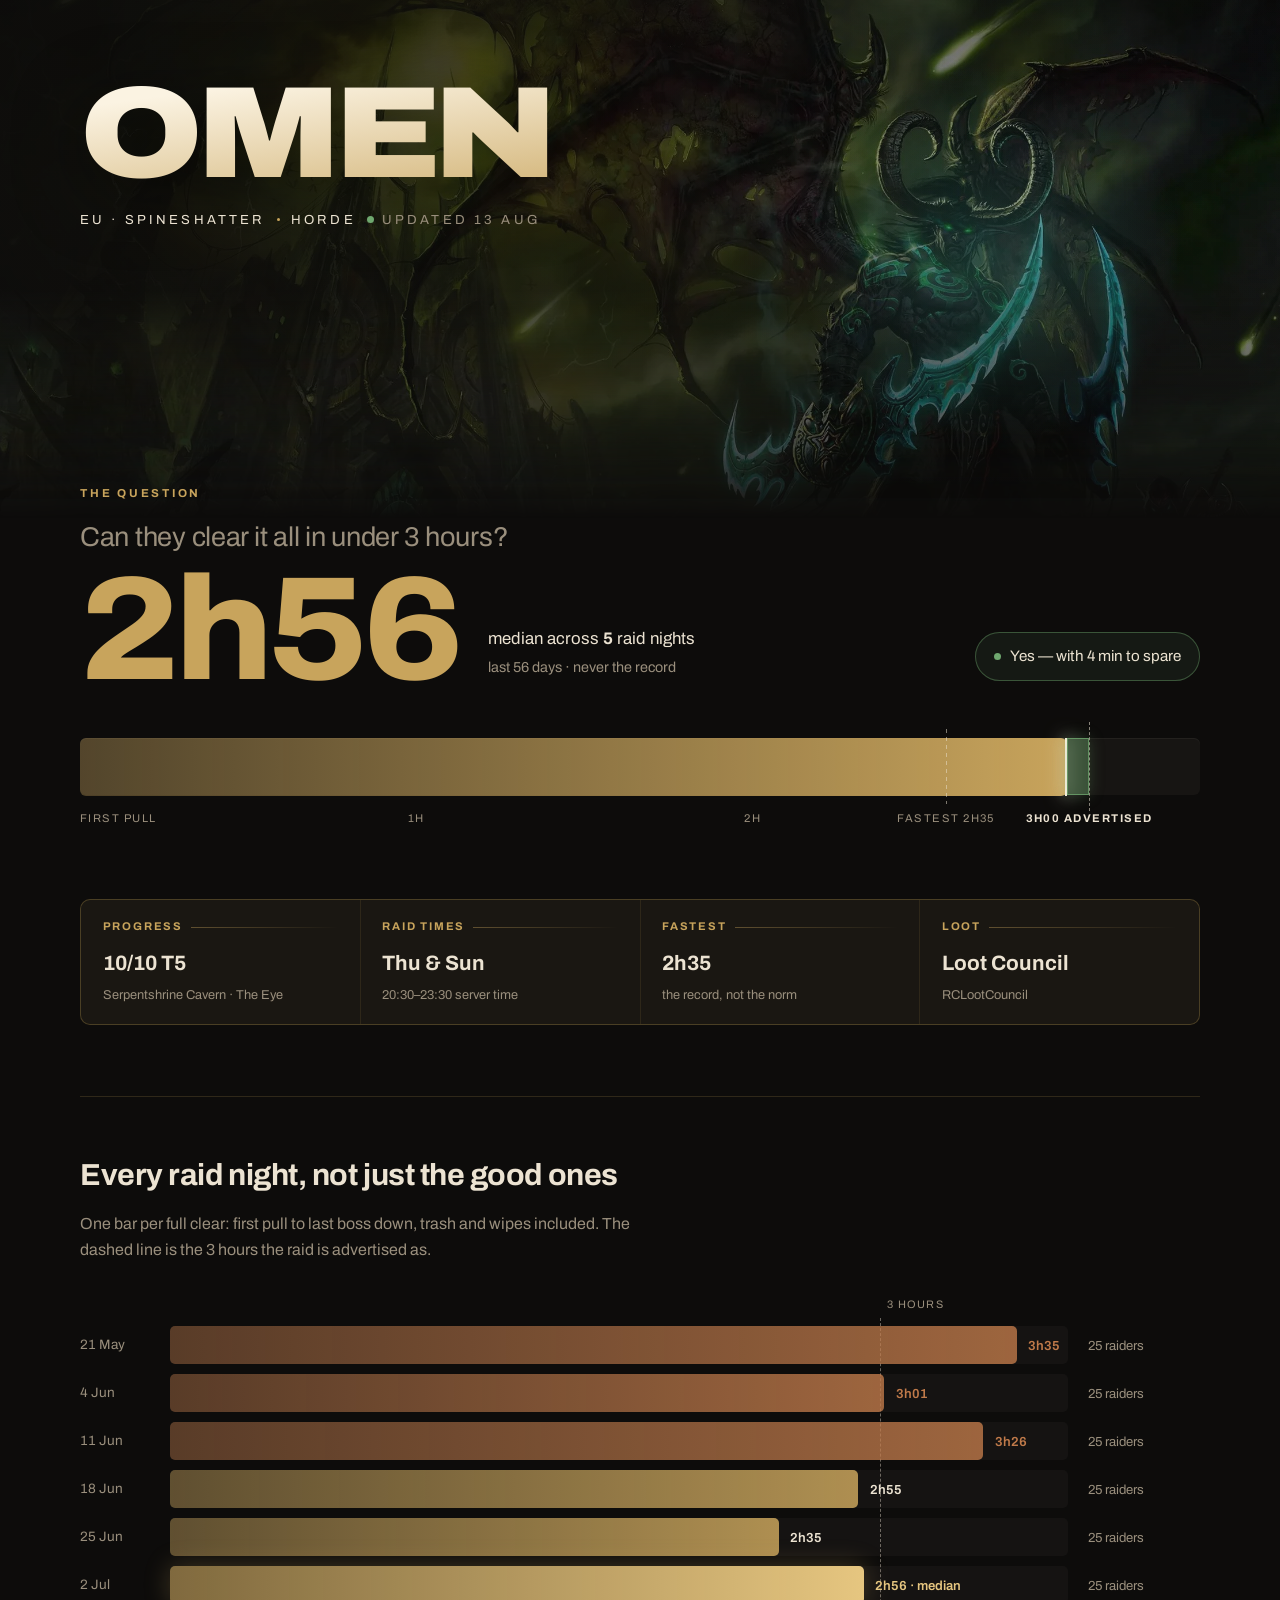
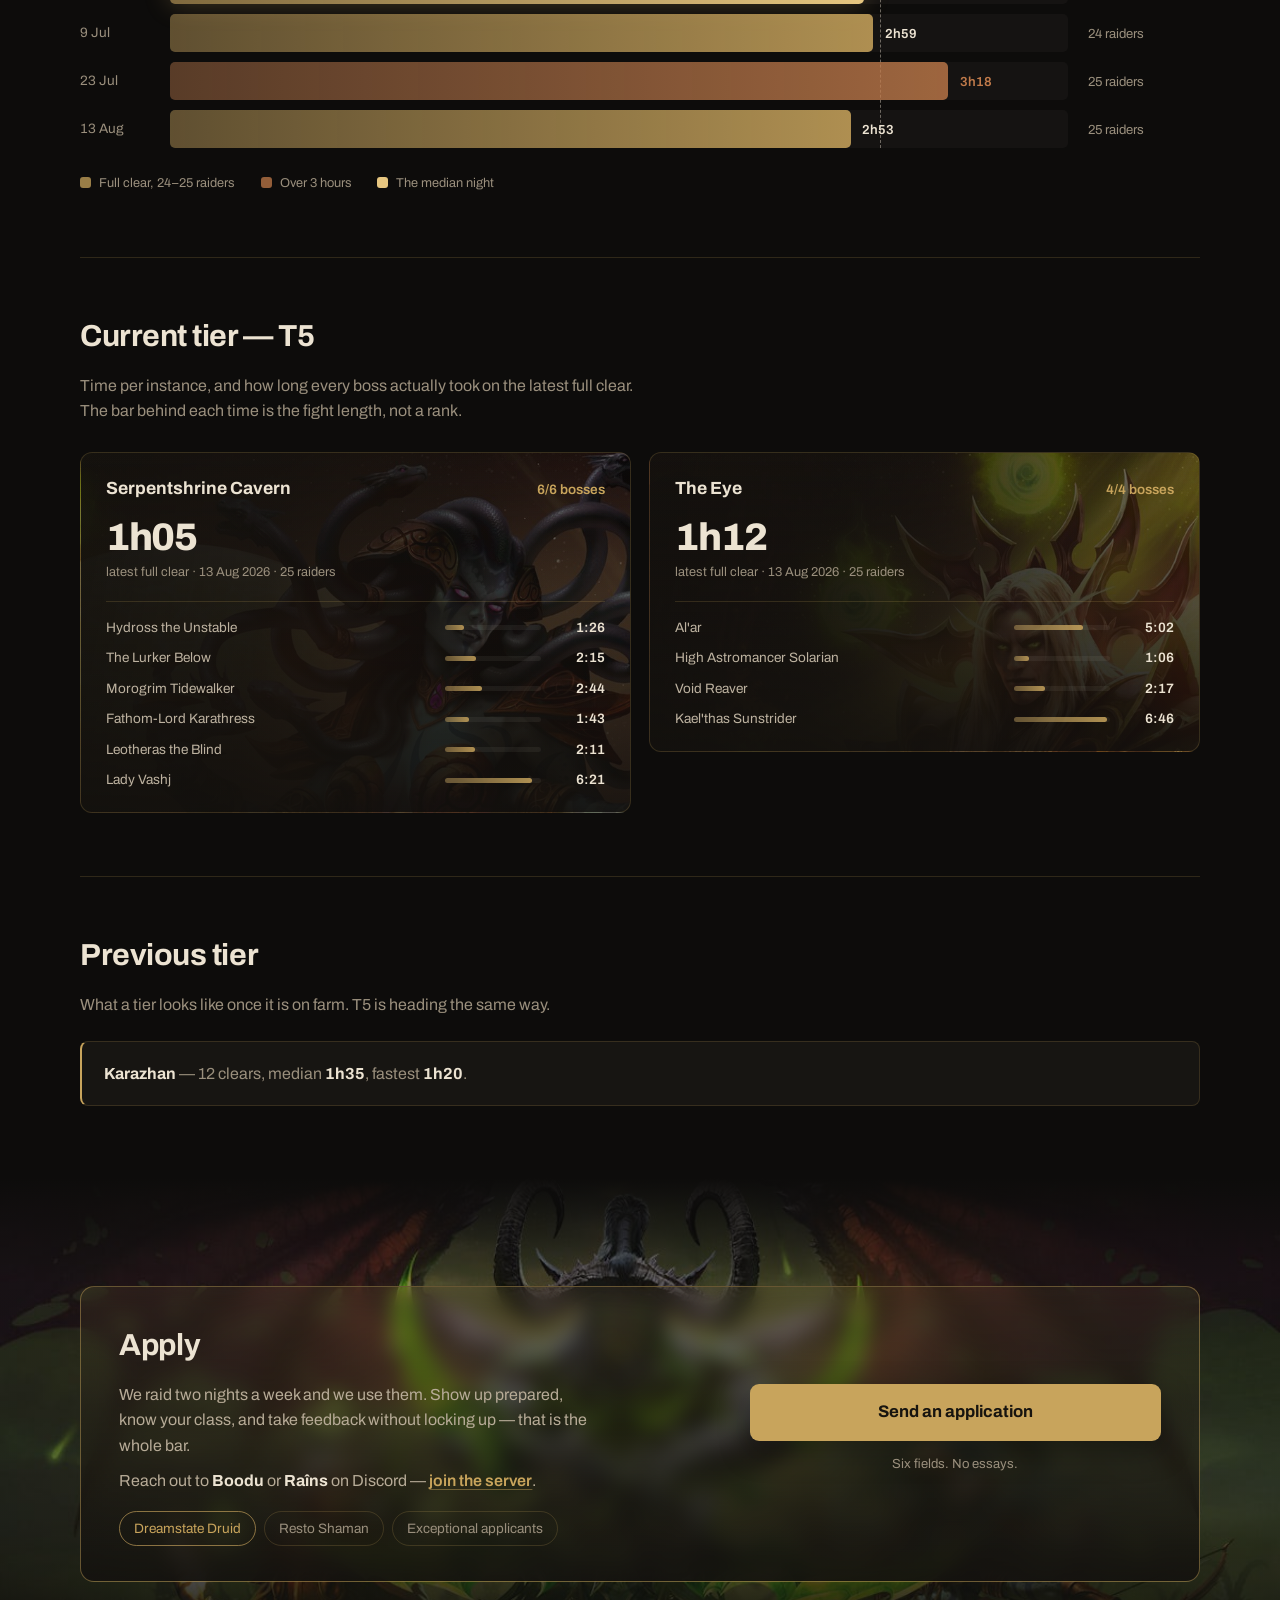
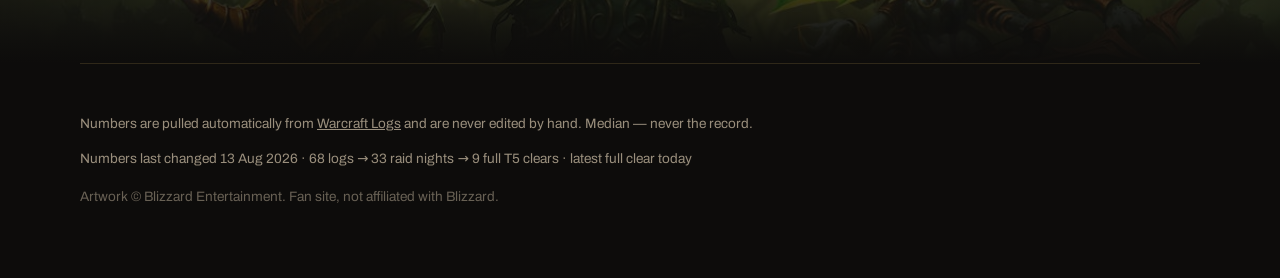
==== commit 91cd0fbe: "Masthead ned til 130px efter Simons justering i canvas'et Simon satte navnet til 130px i design-canv" ====
--- a/site/index.html
+++ b/site/index.html
@@ -96,7 +96,10 @@
 
 .masthead {
   margin: 0;
-  font-size: clamp(3.75rem, 12.5vw, 10.75rem);
+  /* Maksimum sat af Simon i design-canvas'et: 130px = 8.125rem.
+     Mellemleddet betyder, at navnet vokser med vinduet indtil ca.
+     1040px bredde og derefter staar stille. */
+  font-size: clamp(3.75rem, 12.5vw, 8.125rem);
   line-height: 0.82;
   font-weight: 900;
   font-variation-settings: "wdth" 116;
